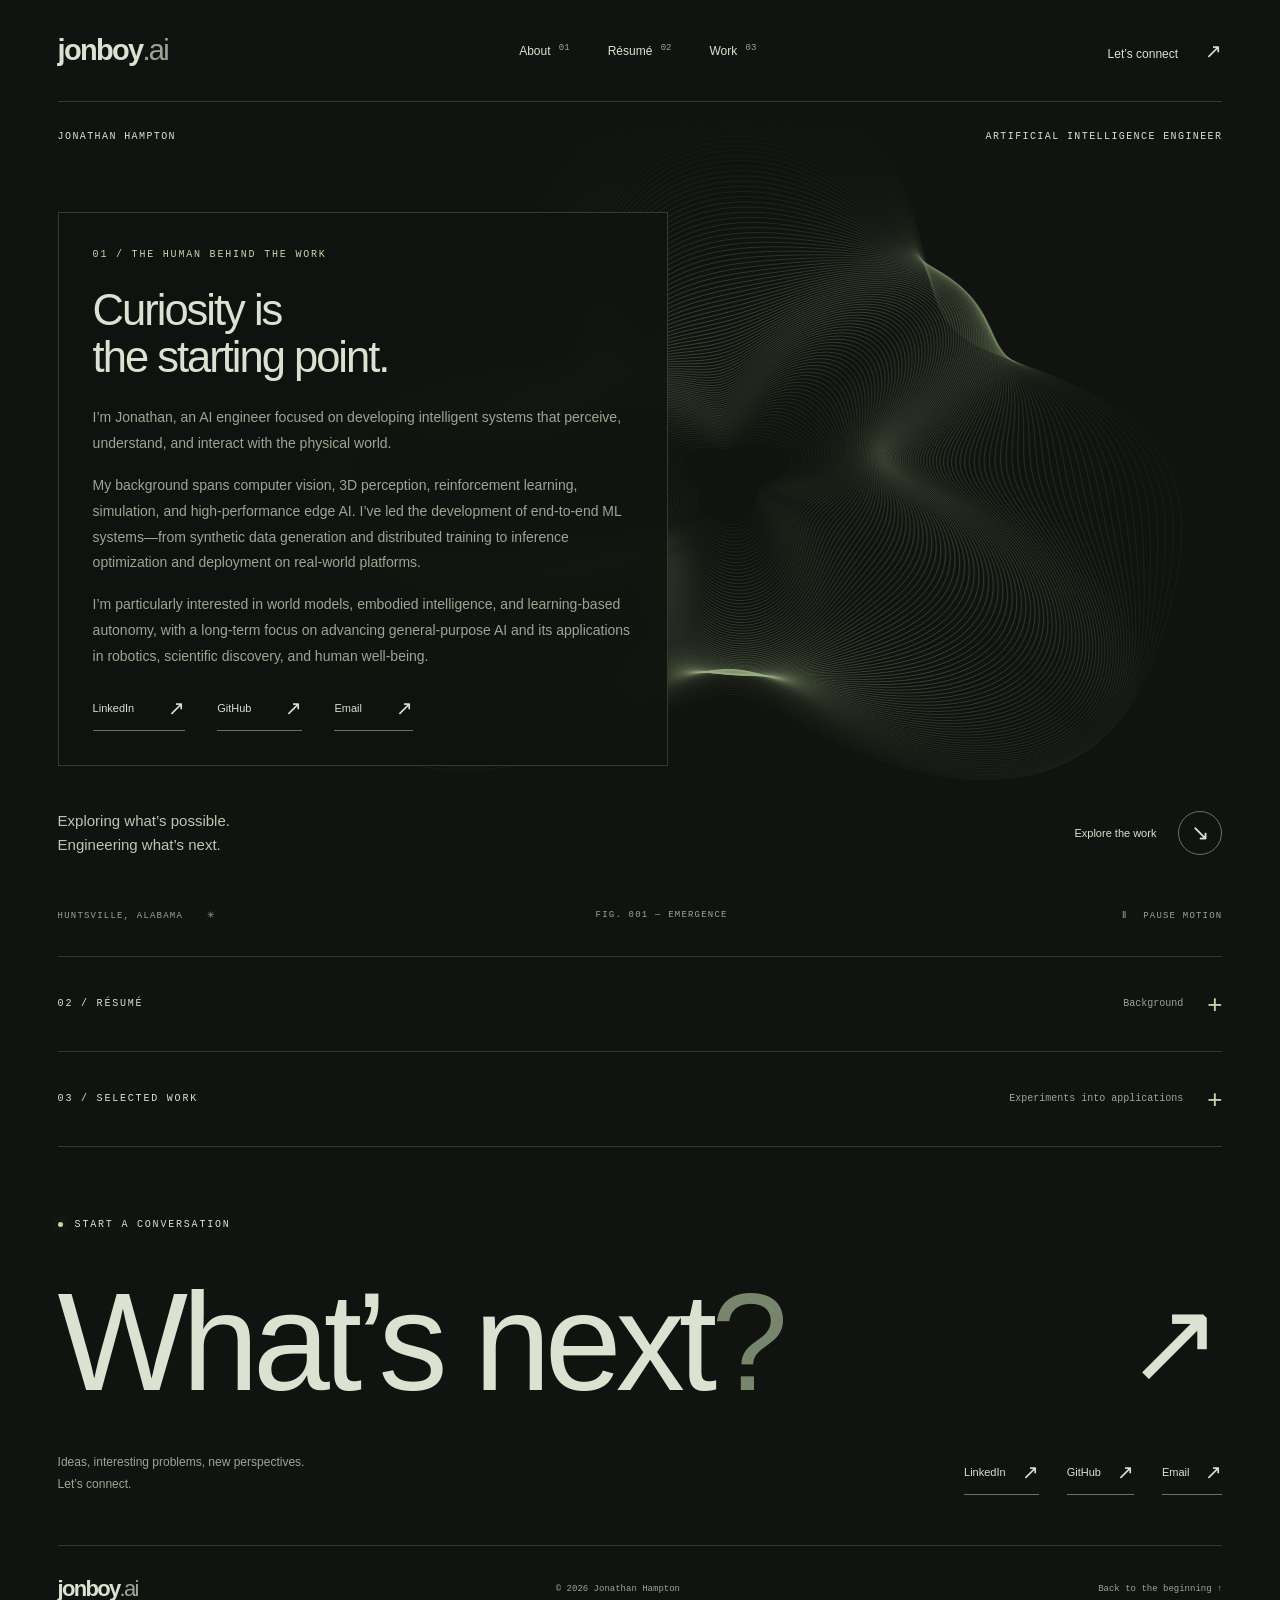
==== index.html @ 143dd4ff "Initial commit" ====
<!doctype html>
<html lang="en">
<head>
  <meta charset="utf-8">
  <meta name="viewport" content="width=device-width, initial-scale=1">
  <meta name="theme-color" content="#10130f">
  <meta name="description" content="Jonathan Hampton — artificial intelligence engineer. Selected projects in machine learning, computer vision, and simulation.">
  <title>Jonathan Hampton · jonboy.ai</title>
  <link rel="icon" href="favicon.svg" type="image/svg+xml">
  <link rel="stylesheet" href="style.css">
  <script src="art.js" defer></script>
</head>
<body>
  <a class="skip" href="#main">Skip to content</a>
  <header class="header">
    <a class="brand" href="#" aria-label="Jonboy home">j<span class="brand-orbit">o</span>nboy<span class="brand-ai">.ai</span></a>
    <nav aria-label="Main navigation"><a href="#about">About <span>01</span></a><a href="#resume">Résumé <span>02</span></a><a href="#work">Work <span>03</span></a></nav>
    <a class="header-contact" href="https://www.linkedin.com/in/hamptonjc/" target="_blank" rel="noopener noreferrer">Let’s connect <span>↗</span></a>
  </header>
  <main id="main">
    <section class="hero" aria-labelledby="hero-title">
      <div class="hero-meta"><span>Jonathan Hampton</span><span>Artificial intelligence engineer</span></div>
      <div class="hero-art" aria-hidden="true"><canvas id="field"></canvas><div class="art-vignette"></div></div>
      <article id="about" class="hero-copy bio-card" aria-labelledby="hero-title">
        <p class="eyebrow">01 / The human behind the work</p>
        <h1 id="hero-title">Curiosity is<br>the starting point.</h1>
        <p class="bio-text">I’m Jonathan, an AI engineer focused on developing intelligent systems that perceive, understand, and interact with the physical world.</p>
        <p class="bio-text">My background spans computer vision, 3D perception, reinforcement learning, simulation, and high-performance edge AI. I’ve led the development of end-to-end ML systems—from synthetic data generation and distributed training to inference optimization and deployment on real-world platforms.</p>
        <p class="bio-text">I’m particularly interested in world models, embodied intelligence, and learning-based autonomy, with a long-term focus on advancing general-purpose AI and its applications in robotics, scientific discovery, and human well-being.</p>
        <div class="bio-links">
          <a class="text-link" href="https://www.linkedin.com/in/hamptonjc/" target="_blank" rel="noopener noreferrer">LinkedIn <span aria-hidden="true">↗</span></a>
          <a class="text-link" href="https://github.com/hamptonjc" target="_blank" rel="noopener noreferrer">GitHub <span aria-hidden="true">↗</span></a>
          <a class="text-link" href="mailto:jhampton37@gatech.edu">Email <span aria-hidden="true">↗</span></a>
        </div>
      </article>
      <div class="hero-bottom"><p>Exploring what’s possible.<br>Engineering what’s next.</p><a class="round-link" href="#work"><span>Explore the work</span><span class="circle">↘</span></a></div>
      <div class="hero-foot"><span>Huntsville, Alabama <span class="location-cross">✳</span></span><span class="art-caption">Fig. 001 — Emergence</span><button id="motion" type="button" aria-pressed="false"><span class="motion-icon">Ⅱ</span> Pause motion</button></div>
    </section>
    <section id="resume" class="section resume collapsible-section" aria-labelledby="resume-summary">
      <details class="section-disclosure">
        <summary id="resume-summary"><span class="eyebrow">02 / Résumé</span><span class="disclosure-hint">Background</span><span class="disclosure-icon" aria-hidden="true">+</span></summary>
        <div class="disclosure-content">
      <div class="resume-actions"><button class="print-link" type="button" id="print">Print résumé ↗</button></div>
      <div class="resume-layout">
        <div class="resume-intro"><img class="resume-portrait" src="jonathan-hampton.jpg" alt="Jonathan Hampton in graduation regalia" width="460" height="460" loading="lazy" decoding="async"><h2 id="resume-title">The story<br>so far.</h2><p class="resume-note">From mathematical foundations to intelligent systems in the physical world.</p></div>
        <div class="timeline">
          <h3 class="timeline-label">Experience</h3>
          <article>
            <p class="eyebrow">January 2024 – Present</p>
            <h4>AI Engineer</h4><p class="resume-org">Cahaba Federal Solutions</p><p class="small-muted">Huntsville, Alabama</p>
            <ul>
              <li>Lead AI engineer on the U.S. Army SMDC’s $15M Autonomous Aimpoint Selection and Tracking (A2ST) program, developing a system-agnostic edge AI platform for real-time autonomous perception and control.</li>
              <li>Architected an end-to-end ML pipeline spanning Blender-based synthetic data generation, distributed PyTorch training with Ray and Kubernetes, and model compilation and optimization for GPU and edge accelerators.</li>
              <li>Profiled training and inference workloads with PyTorch Profiler, NVIDIA Nsight, and TensorRT to identify compute and memory bottlenecks and optimize performance on deployment hardware.</li>
              <li>Collaborated with hardware, optical, and systems engineers to integrate the platform into four fielded high-energy laser systems.</li>
              <li>Prototyped 3D shape estimation, 6-DoF pose estimation, and differentiable-rendering-based pose refinement for electro-optical imagery.</li>
            </ul>
          </article>
          <article>
            <p class="eyebrow">May 2021 – January 2024</p>
            <h4>Machine Learning Engineer</h4><p class="resume-org">Radiance Technologies</p><p class="small-muted">Huntsville, Alabama</p>
            <ul>
              <li>Developed real-time neural object detection and tracking models for the U.S. Army’s Affordable Laser Weapon Module (ALWM), outperforming traditional tracking algorithms across two successful field demonstrations.</li>
              <li>Built and optimized a multithreaded C++ inference runtime; combined architecture design, structured pruning, quantization, and runtime optimization to achieve 1,000+ FPS for FPGA deployment.</li>
              <li>Contributed to an ONNX-to-AMD/Xilinx Versal AI Engine compiler written in C++, implementing distributed Conv2D and ReLU kernels across FP32, FP16, and INT8.</li>
              <li>Designed a modular OpenGL simulation platform used across three funded programs to generate synthetic imagery for neural network training and algorithm evaluation.</li>
            </ul>
          </article>
          <h3 class="timeline-label education-label">Education</h3>
          <article>
            <p class="eyebrow">2021 – 2025</p>
            <h4>M.S. in Computer Science</h4><p class="resume-org">Georgia Institute of Technology</p><p>Specialization: Machine Learning</p>
            <p>GPA: 3.8 / 4.0</p>
            <p class="course-label">Courses</p>
            <ul class="course-list"><li>Artificial Intelligence for Robotics</li><li>Deep Learning</li><li>GPU Hardware &amp; Software</li><li>Graduate Algorithms</li><li>High Performance Computer Architecture</li><li>Machine Learning</li><li>Natural Language Processing</li><li>Operating Systems</li><li>Quantum Computing</li><li>Reinforcement Learning</li></ul>
          </article>
          <article>
            <p class="eyebrow">2014 – 2020</p>
            <h4>B.S. in Mathematics</h4><p class="resume-org">East Tennessee State University</p><p>Specialization: Computer Applied Mathematics</p>
            <p class="course-label">Courses · Math</p>
            <ul class="course-list"><li>Calculus I/II/III</li><li>Graph Theory</li><li>Numerical Linear Algebra</li><li>Abstract Algebra</li><li>Differential Equations</li><li>Mathematical Modeling</li><li>Mathematical Computing</li><li>Probability and Statistics</li><li>Mathematical Reasoning</li><li>Stochastic Modeling</li><li>Complex Variables</li></ul>
            <p class="course-label">Courses · Biology / Chemistry</p>
            <ul class="course-list"><li>Biology I/II/III</li><li>Chemistry I/II</li><li>Organic Chemistry I/II</li><li>Genetics</li><li>Cell Biology</li><li>Biochemistry of Macromolecules</li></ul>
          </article>
        </div>
      </div>
        </div>
      </details>
    </section>
    <section id="work" class="section work collapsible-section" aria-labelledby="work-summary">
      <details class="section-disclosure">
        <summary id="work-summary"><span class="eyebrow">03 / Selected work</span><span class="disclosure-hint">Experiments into applications</span><span class="disclosure-icon" aria-hidden="true">+</span></summary>
        <div class="disclosure-content">
      <div class="section-intro"><h2 id="work-title">From an idea.<br>Into the world.</h2><p>Project articles exploring how machines perceive, learn, and model complex systems.</p></div>
      <div class="projects">
        <a class="project" href="projects/litworldmodels.html"><div class="project-art world-model-art" aria-hidden="true"><svg viewBox="0 0 600 370"><defs><pattern id="wmgrid" width="30" height="30" patternUnits="userSpaceOnUse"><path d="M30 0H0V30" fill="none" stroke="#afc5a2" stroke-opacity=".08"/></pattern></defs><rect width="600" height="370" fill="url(#wmgrid)"/><g fill="#171c15" stroke="#92a880"><rect x="48" y="125" width="140" height="105" rx="3"/><rect x="230" y="125" width="140" height="105" rx="3"/><rect x="412" y="125" width="140" height="105" rx="3"/></g><g fill="none" stroke="#b8cda5"><path d="M188 177H225m-7-5 7 5-7 5M370 177H407m-7-5 7 5-7 5"/><path d="M482 230v40H118v-40" stroke-dasharray="4 6" opacity=".45"/></g><g fill="#dbe2d1" text-anchor="middle" font-family="Arial,sans-serif" font-size="20"><text x="118" y="168">Vision</text><text x="300" y="168">Memory</text><text x="482" y="168">Controller</text></g><g fill="#9da694" text-anchor="middle" font-family="monospace" font-size="10"><text x="118" y="199">VAE · z</text><text x="300" y="199">MDN-RNN · h</text><text x="482" y="199">CMA-ES · a</text><text x="300" y="98">LEARNING A COMPACT WORLD MODEL</text></g></svg><span class="art-label">01 / World models</span><span class="project-arrow">↗</span></div><div class="project-info"><div><h3>Lit World Models</h3><p>Reimplementing World Models in PyTorch Lightning.</p></div><span class="year">2022</span></div><span class="article-cta">Read article <span aria-hidden="true">↗</span></span><div class="tags"><span>PyTorch Lightning</span><span>World models</span><span>Reinforcement learning</span></div></a>
        <a class="project" href="projects/reading-the-road.html"><div class="project-art road" aria-hidden="true"><svg viewBox="0 0 600 370"><defs><pattern id="grid" width="30" height="30" patternUnits="userSpaceOnUse"><path d="M30 0H0V30" fill="none" stroke="#afc5a2" stroke-opacity=".12"/></pattern><linearGradient id="roadFade" x2="0" y2="1"><stop stop-color="#bac9aa" stop-opacity=".05"/><stop offset="1" stop-color="#bac9aa" stop-opacity=".8"/></linearGradient></defs><rect width="600" height="370" fill="url(#grid)"/><path d="M100 370L284 100M500 370L316 100" stroke="#acb99d" stroke-width="2" fill="none"/><path d="M180 370L292 100M420 370L308 100" stroke="#ccddba" stroke-width="2" stroke-dasharray="14 18" fill="none"/><path d="M100 370L284 100H316L500 370Z" fill="url(#roadFade)" opacity=".12"/><path d="M256 160H344V225H256Z" stroke="#c5d6af" stroke-width="1" fill="none"/><path d="M244 148h12m-12 0v12m112-12h-12m12 0v12m-112 77h12m-12 0v-12m112 12h-12m12 0v-12" stroke="#c5d6af" fill="none"/><circle cx="300" cy="192" r="3" fill="#c5d6af"/><path d="M0 282H600" stroke="#a7b49a" opacity=".18"/></svg><span class="art-label">02 / Computer vision</span><span class="project-arrow">↗</span></div><div class="project-info"><div><h3>Reading The Road</h3><p>Lane detection with C++ and OpenCV.</p></div><span class="year">2020</span></div><span class="article-cta">Read article <span aria-hidden="true">↗</span></span><div class="tags"><span>C++</span><span>OpenCV</span><span>Computer vision</span></div></a>
      </div>
        </div>
      </details>
    </section>
    <section class="contact section" aria-labelledby="contact-title"><p class="eyebrow"><i class="status-dot"></i> Start a conversation</p><div class="contact-row"><h2 id="contact-title">What’s next<span>?</span></h2><a href="https://www.linkedin.com/in/hamptonjc/" target="_blank" rel="noopener noreferrer" class="contact-arrow" aria-label="Connect with Jonathan on LinkedIn">↗</a></div><div class="contact-bottom"><p>Ideas, interesting problems, new perspectives.<br>Let’s connect.</p><div class="contact-links"><a class="text-link" href="https://www.linkedin.com/in/hamptonjc/" target="_blank" rel="noopener noreferrer">LinkedIn <span aria-hidden="true">↗</span></a><a class="text-link" href="https://github.com/hamptonjc" target="_blank" rel="noopener noreferrer">GitHub <span aria-hidden="true">↗</span></a><a class="text-link" href="mailto:jhampton37@gatech.edu">Email <span aria-hidden="true">↗</span></a></div></div></section>
  </main>
  <footer><a class="brand" href="#">jonboy<span class="brand-ai">.ai</span></a><span>© <span id="year">2026</span> Jonathan Hampton</span><a href="#">Back to the beginning ↑</a></footer>
</body>
</html>
---- style.css ----
:root{--bg:#10130f;--fg:#dbe2d1;--muted:#9da694;--line:#333b2f;--accent:#c5d6aa;--mono:'SFMono-Regular',Consolas,'Liberation Mono',monospace}*{box-sizing:border-box}html{scroll-behavior:smooth;scroll-padding-top:90px}body{margin:0;background:var(--bg);color:var(--fg);font-family:Arial,Helvetica,sans-serif;-webkit-font-smoothing:antialiased}a{color:inherit;text-decoration:none}button{font:inherit;color:inherit;cursor:pointer}a,button,summary{-webkit-tap-highlight-color:transparent}a:focus-visible,button:focus-visible,summary:focus-visible{outline:2px solid var(--accent);outline-offset:7px}::selection{background:var(--accent);color:var(--bg)}.header{height:102px;margin:0 4.5%;display:flex;align-items:center;justify-content:space-between;border-bottom:1px solid var(--line);position:relative;z-index:3}.brand{font-size:29px;font-weight:600;letter-spacing:-1.7px}.brand-ai{font-weight:400;color:var(--muted)}.brand-orbit{display:inline-block}.header nav{display:flex;gap:38px;font-size:12px}.header nav a{padding:10px 0}.header nav span{font:9px var(--mono);color:var(--muted);vertical-align:super;margin-left:5px}.header-contact{font-size:12px}.header-contact span{margin-left:24px;font-size:20px}.hero{min-height:840px;height:auto;max-height:none;position:relative;overflow:hidden;margin:0 4.5%;border-bottom:1px solid var(--line)}.hero-meta{position:absolute;top:29px;left:0;right:0;z-index:2;display:flex;justify-content:space-between;text-transform:uppercase;letter-spacing:1.4px;font:10px var(--mono)}.hero-meta>span:first-child{display:flex;gap:11px;align-items:center}.status-dot{display:inline-block;width:5px;height:5px;background:var(--accent);border-radius:50%;box-shadow:0 0 12px #c5d6aa50;flex-shrink:0}.hero-art{position:absolute;inset:0 0 0 0;overflow:hidden}.hero-art canvas{width:100%;height:100%;opacity:.85}.art-vignette{position:absolute;inset:0;background:linear-gradient(0deg,var(--bg) 0%,transparent 32%,transparent 75%,var(--bg) 99%);pointer-events:none}.hero-copy{position:relative;width:min(610px,60%);margin:110px 0 190px;z-index:1}.bio-card{padding:34px;border:1px solid var(--line);background:rgba(16,19,15,.9);backdrop-filter:blur(12px);scroll-margin-top:120px}.bio-card h1{font-size:clamp(34px,3.4vw,48px);font-weight:400;line-height:1.08;letter-spacing:-2px;margin:24px 0}.bio-text{font-size:14px;line-height:1.85;color:var(--muted);margin:0 0 16px}.bio-card .text-link{margin-top:4px}.bio-links{display:flex;align-items:center;gap:32px;flex-wrap:wrap}.eyebrow{font:10px/1.6 var(--mono);text-transform:uppercase;letter-spacing:1.8px;margin:0}.hero-copy>.eyebrow{margin-bottom:12px;color:var(--accent)}h1{margin:0;line-height:1}.hero-bottom{position:absolute;left:0;right:0;bottom:100px;z-index:1;display:flex;justify-content:space-between;align-items:center}.hero-bottom p{font-size:15px;line-height:1.55;margin:0;color:#bdc6b1}.round-link{display:flex;align-items:center;gap:22px;font-size:11px}.circle{width:44px;height:44px;border:1px solid #69745d;border-radius:50%;display:grid;place-items:center;font-size:22px;transition:background .2s,color .2s}.round-link:hover .circle{background:var(--accent);color:var(--bg)}.hero-foot{position:absolute;bottom:25px;left:0;right:0;display:flex;justify-content:space-between;align-items:center;color:var(--muted);font:9px var(--mono);text-transform:uppercase;letter-spacing:1.2px}.location-cross{margin-left:17px}.hero-foot button{background:none;border:0;padding:10px 0;font:9px var(--mono);text-transform:uppercase;letter-spacing:1.2px;min-width:115px;text-align:right}.motion-icon{margin-right:9px}.section{margin:0 4.5%;padding:84px 0;border-bottom:1px solid var(--line);scroll-margin-top:0}.section-top{display:flex;justify-content:space-between;align-items:center;margin-bottom:48px}.small-muted{font:10px/1.6 var(--mono);color:var(--muted)}.section-intro{display:flex;justify-content:space-between;align-items:end;margin-bottom:45px}h2{font-size:clamp(35px,4.1vw,64px);font-weight:400;line-height:1.08;letter-spacing:-2.6px;margin:0}.section-intro>p{font-size:14px;line-height:1.8;max-width:295px;color:var(--muted);margin:0 0 5px}.projects{display:grid;grid-template-columns:1fr 1fr;gap:28px}.project{min-width:0}.project-art{height:auto;aspect-ratio:1.62;position:relative;overflow:hidden;background:#171c15;border:1px solid #30392b}.project-art>svg{width:100%;height:100%;display:block;transition:transform .7s}.project:hover .project-art>svg{transform:scale(1.045)}.network{background:#1d211a}.art-label{position:absolute;bottom:19px;left:20px;font:9px var(--mono);text-transform:uppercase;letter-spacing:1.2px;color:#bdc9b0}.project-arrow{position:absolute;top:16px;right:20px;font-size:23px;transition:transform .2s}.project:hover .project-arrow{transform:translate(3px,-3px)}.project-info{display:flex;justify-content:space-between;margin-top:23px}.project h3{font-size:22px;font-weight:400;letter-spacing:-.6px;margin:0 0 9px}.project p{color:var(--muted);font-size:12px;margin:0;line-height:1.5}.year{font:10px var(--mono);color:var(--muted);padding-top:4px}.tags{display:flex;gap:6px;margin-top:19px;flex-wrap:wrap}.tags span{font:9px var(--mono);border:1px solid var(--line);border-radius:2px;padding:5px 8px;color:#a6b09c}.research{margin-top:40px;border-top:1px solid var(--line);border-bottom:1px solid var(--line)}.research summary{display:flex;align-items:center;gap:25px;padding:24px 0;cursor:pointer;list-style:none}.research summary::-webkit-details-marker{display:none}.research-number{font:10px var(--mono);color:var(--muted)}.research strong{display:block;font-size:17px;font-weight:400;margin-bottom:7px}.research summary>span:nth-child(2)>span{color:var(--muted);font:10px var(--mono)}.expand{margin-left:auto;font-size:24px;font-weight:200}.research[open] .expand{transform:rotate(45deg)}.research>p{font-size:14px;line-height:1.8;color:var(--muted);max-width:600px;margin:0 0 25px 43px}.work-source{font:9px/1.7 var(--mono);color:var(--muted);margin:20px 0 0}.work-source a{border-bottom:1px solid var(--line)}.text-link{display:inline-flex;align-items:center;gap:34px;border-bottom:1px solid #69745d;padding:6px 0 10px;font-size:11px}.text-link:hover{color:var(--accent)}.text-link span{font-size:20px}.resume-layout{display:grid;grid-template-columns:1fr 1fr;gap:80px}.resume-note{font-size:12px;line-height:1.9;color:var(--muted);margin-top:30px}.resume-note a{border-bottom:1px solid var(--line)}.print-link{padding:5px 0;background:none;border:0;font:10px var(--mono)}.timeline article{padding:0 0 25px;margin-bottom:26px;border-bottom:1px solid var(--line)}.timeline article:last-child{margin:0;border:0;padding:0}.timeline .eyebrow{color:var(--muted);margin-bottom:15px;font-size:9px}.timeline h3{font-weight:400;font-size:20px;letter-spacing:-.5px;margin:0 0 10px}.timeline p:not(.eyebrow){font-size:12px;line-height:1.6;color:var(--muted);margin:0 0 6px}.contact{padding-top:70px;padding-bottom:50px}.contact>.eyebrow{display:flex;align-items:center;gap:12px}.contact-row{display:flex;justify-content:space-between;align-items:center;margin:35px 0}.contact h2{font-size:clamp(58px,10.8vw,160px);letter-spacing:-6px}.contact h2 span{color:#77856c}.contact-arrow{font-size:clamp(60px,9vw,130px);line-height:1;transition:transform .3s}.contact-arrow:hover{transform:translate(8px,-8px);color:var(--accent)}.contact-bottom{display:flex;justify-content:space-between;align-items:end}.contact-bottom p{font-size:12px;line-height:1.8;color:var(--muted);margin:0}footer{margin:0 4.5%;padding:30px 0;display:flex;justify-content:space-between;align-items:center}footer .brand{font-size:22px}footer>span,footer>a:last-child{font:9px var(--mono);color:var(--muted)}.skip{position:fixed;top:-100px;left:20px;padding:15px;background:var(--accent);color:var(--bg);z-index:9}.skip:focus{top:15px}.sr-only{position:absolute;width:1px;height:1px;overflow:hidden;clip:rect(0,0,0,0);white-space:nowrap}
@media(min-width:1500px){.header,.hero,.section,footer{max-width:1450px;margin-left:auto;margin-right:auto}}
@media(max-width:760px){.header{height:80px;margin:0 6%}.brand{font-size:26px}.header nav{gap:18px}.header nav a{font-size:10px}.header nav span{display:none}.header-contact{display:none}.hero{margin:0 6%;height:auto;min-height:0;max-height:none}.hero-meta{top:24px;display:block;font-size:9px}.hero-meta>span:last-child{display:block;margin-top:14px;padding-left:16px;font-size:8px;color:var(--muted)}.hero-art{inset:30px -160px 30px -160px}.hero-copy{position:relative;top:auto;transform:none;width:100%;margin:180px 0 0}.bio-card{padding:25px}.bio-card h1{font-size:36px;letter-spacing:-1.8px;margin:22px 0}.bio-text{font-size:13px;line-height:1.8}.hero-copy>.eyebrow{font-size:8px;letter-spacing:1.1px;margin-bottom:15px}.hero-bottom{position:relative;bottom:auto;margin:30px 0 95px;gap:15px}.hero-bottom p{font-size:12px}.round-link{gap:10px;font-size:9px}.circle{width:35px;height:35px;font-size:18px}.hero-foot{font-size:8px;letter-spacing:.4px;bottom:20px}.hero-foot .art-caption{display:none}.hero-foot button{font-size:8px;letter-spacing:.4px}.section{margin:0 6%;padding:55px 0}.section-top{margin-bottom:32px}.eyebrow{font-size:9px;letter-spacing:1.1px}.section-top>.small-muted{display:none}.section-intro{display:block;margin-bottom:30px}h2{font-size:39px;letter-spacing:-1.8px}.section-intro>p{margin-top:23px;font-size:13px;max-width:320px}.projects{grid-template-columns:1fr;gap:37px}.project-info{margin-top:18px}.project h3{font-size:21px}.project-art{aspect-ratio:1.5}.research summary{gap:18px}.research strong{font-size:15px}.research summary>span:nth-child(2)>span{font-size:8px}.research>p{margin-left:32px}.resume-layout{grid-template-columns:1fr;gap:35px}.resume-note{margin-top:20px}.timeline h3{font-size:18px}.contact-row{margin:30px 0}.contact h2{font-size:16vw;letter-spacing:-3px}.contact-arrow{font-size:60px}.contact-bottom{align-items:start;flex-direction:column;gap:20px}footer{margin:0 6%;flex-wrap:wrap;gap:22px}footer>.brand{width:100%}footer>span,footer>a:last-child{font-size:8px}}
@media(prefers-reduced-motion:reduce){html{scroll-behavior:auto}*,*::before,*::after{transition:none!important;animation:none!important}}
@media print{body{background:white;color:#151515;font-size:11pt}.header,.hero,.work,.about,.contact,footer,.print-link,.resume-note{display:none!important}.section.resume{margin:0;padding:0;border:0}.resume .section-top{margin-bottom:20px}.resume .section-top::after{content:'Jonathan Hampton · jonboy.ai · linkedin.com/in/hamptonjc';font-size:10pt}.resume-layout{display:block}.resume h2{font-size:26pt;margin-bottom:25px}.resume h2 br{display:none}.timeline article{break-inside:avoid}.timeline p,.timeline .eyebrow,.small-muted{color:#444!important}.timeline h3{font-size:15pt}a{text-decoration:none}}

/* Full experience and academic history. */
.resume-layout{grid-template-columns:minmax(220px,.75fr) minmax(0,1.25fr);gap:70px}.resume-note{max-width:260px}.resume-profile{margin-top:16px}.timeline .timeline-label{font:10px/1.6 var(--mono);text-transform:uppercase;letter-spacing:1.8px;color:var(--accent);margin:0 0 30px}.timeline .education-label{margin-top:48px}.timeline h4{font-weight:400;font-size:23px;line-height:1.25;letter-spacing:-.6px;margin:0 0 10px}.timeline .resume-org{font-size:14px;color:var(--fg);margin-bottom:8px}.timeline ul{padding-left:17px;margin:20px 0 0;color:var(--muted);font-size:13px;line-height:1.8}.timeline li{padding-left:4px;margin-bottom:12px}.timeline li:last-child{margin-bottom:0}.timeline li::marker{color:#69745d}.timeline article{padding-bottom:30px;margin-bottom:30px}
@media(max-width:760px){.resume-layout{grid-template-columns:1fr;gap:40px}.timeline h4{font-size:21px}.timeline .education-label{margin-top:38px}.timeline ul{font-size:12px}.resume-profile{margin-top:8px}}
@media print{.resume-layout{display:block}.resume-profile{display:none}.timeline .timeline-label{color:#333;margin-top:20px;margin-bottom:16px}.timeline h4{font-size:14pt}.timeline ul{font-size:9pt;line-height:1.5;color:#444}.timeline .resume-org{color:#222;font-size:11pt}.timeline article{padding-bottom:14px;margin-bottom:18px}.timeline li{margin-bottom:6px}}

.timeline .course-label{font:9px/1.6 var(--mono);text-transform:uppercase;letter-spacing:1.2px;color:var(--accent);margin-top:22px}.timeline .course-list{columns:2;column-gap:30px;margin-top:12px}.course-list li{break-inside:avoid}@media(max-width:760px){.timeline .course-list{columns:1}}

.contact-links{display:flex;align-items:center;justify-content:flex-end;gap:28px;flex-wrap:wrap}.contact-links .text-link{gap:16px}@media(max-width:760px){.contact-links{justify-content:flex-start;gap:20px 28px}}

.timeline .course-list + .course-label{margin-top:40px}

.resume-portrait{display:block;width:230px;max-width:100%;height:auto;aspect-ratio:1;object-fit:cover;border:1px solid var(--line);margin-bottom:32px}@media(max-width:760px){.resume-portrait{width:200px;margin-bottom:26px}}@media print{.resume-portrait{display:none}}

@media screen and (min-width:761px) and (min-height:560px){.resume-intro{position:sticky;top:32px;align-self:start}}

.collapsible-section{padding-top:0;padding-bottom:0}.section-disclosure>summary{display:flex;align-items:center;gap:24px;list-style:none;cursor:pointer;padding:34px 0}.section-disclosure>summary::-webkit-details-marker{display:none}.disclosure-hint{margin-left:auto;font:10px/1.6 var(--mono);color:var(--muted)}.disclosure-icon{font-size:26px;line-height:1;font-weight:300;color:var(--accent);transition:transform .2s}.section-disclosure[open]>summary .disclosure-icon{transform:rotate(45deg)}.disclosure-content{padding:24px 0 84px}.resume-actions{display:flex;justify-content:flex-end;margin-bottom:28px}@media(max-width:760px){.collapsible-section{padding-top:0;padding-bottom:0}.section-disclosure>summary{padding:27px 0}.disclosure-hint{display:none}.disclosure-icon{margin-left:auto}.disclosure-content{padding:10px 0 55px}}@media print{.resume .section-disclosure>summary{padding:0 0 20px;cursor:default}.disclosure-icon,.disclosure-hint,.resume-actions{display:none}.disclosure-content{padding:0}}

.article-cta{display:inline-flex;gap:18px;margin-top:17px;font:10px var(--mono);color:var(--accent)}.project-article-row{display:flex;align-items:center;gap:25px;padding:25px 0}.project-article-row strong{font-size:17px;font-weight:400;display:block;margin-bottom:8px}.row-read{margin-left:auto;font:10px var(--mono);color:var(--accent)}.project-article-row:hover strong{color:var(--accent)}.project-article{margin:0 4.5%;padding:40px 0 65px;border-bottom:1px solid var(--line)}.article-back{font:10px var(--mono);color:var(--muted);display:inline-block;padding:10px 0}.article-back:hover{color:var(--accent)}.article-heading{max-width:960px;padding:65px 0 45px}.article-heading>.eyebrow{color:var(--accent)}.article-heading h1{font-size:clamp(48px,7vw,96px);font-weight:400;line-height:1.04;letter-spacing:-4px;margin:28px 0}.article-deck{font-size:clamp(18px,2vw,25px);line-height:1.6;color:var(--muted);margin:0 0 32px}.article-byline{display:flex;gap:26px;flex-wrap:wrap;font:10px/1.6 var(--mono);color:var(--fg)}.article-byline span{color:var(--muted)}.article-layout{display:grid;grid-template-columns:minmax(180px,1fr) minmax(0,2fr);gap:80px;padding-top:50px;border-top:1px solid var(--line)}.article-aside{align-self:start;position:sticky;top:32px}.article-aside ol{padding-left:16px;margin:25px 0;color:var(--muted);font:10px/1.8 var(--mono)}.article-aside li{padding-left:5px;margin:0 0 12px}.article-body{max-width:700px}.article-section{margin-bottom:48px}.article-section h2{font-size:30px;letter-spacing:-1px;line-height:1.25;margin:0 0 20px}.article-section p{font-size:16px;line-height:1.9;color:#b8c2ae;margin:0}.article-next{display:flex;align-items:center;justify-content:space-between;gap:24px;flex-wrap:wrap;padding-top:45px;border-top:1px solid var(--line)}@media(min-width:1500px){.project-article{max-width:1450px;margin-left:auto;margin-right:auto}}@media(max-width:760px){.project-article{margin:0 6%;padding-top:25px}.article-heading{padding:40px 0 35px}.article-heading h1{font-size:48px;letter-spacing:-2px}.article-layout{grid-template-columns:1fr;gap:0;padding-top:35px}.article-aside{display:none}.article-section h2{font-size:26px}.article-section p{font-size:14px}.project-article-row{gap:16px;flex-wrap:wrap}.row-read{margin-left:32px}.article-next{align-items:flex-start;flex-direction:column}.article-next .text-link{font-size:10px}}@media print{.article-page .header,.article-page footer,.article-back,.article-aside,.article-next{display:none}.project-article{margin:0;border:0}.article-layout{display:block}.article-heading{padding:20px 0}.article-section{break-inside:avoid}.article-section p,.article-deck{color:#333}}

.article-repo{margin-top:25px}.article-demo{margin:0 0 45px;max-width:960px}.article-demo video{display:block;width:100%;max-height:600px;height:auto;background:#090c08;border:1px solid var(--line)}.article-demo figcaption{font:10px/1.7 var(--mono);color:var(--muted);margin-top:12px}.article-body p a{border-bottom:1px solid var(--line);padding-bottom:2px}.article-body p a:hover{color:var(--accent)}

.article-section>.article-demo{margin:28px 0 0}.article-body .snippet-note{font-size:13px;line-height:1.8;color:var(--muted);margin:22px 0 14px}.article-code{margin:0 0 28px;border:1px solid var(--line);background:#0b0e0a;min-width:0}.article-code figcaption{display:flex;justify-content:space-between;align-items:center;gap:12px;flex-wrap:wrap;padding:13px 18px;border-bottom:1px solid var(--line);font:9px/1.6 var(--mono);color:var(--muted)}.article-code figcaption a{color:var(--accent)}.article-code pre{margin:0;padding:22px;overflow-x:auto;max-width:100%;tab-size:4;font:12px/1.8 var(--mono);color:#dbe2d1;white-space:pre}.article-code code{font:inherit}.article-code pre:focus-visible{outline:2px solid var(--accent);outline-offset:3px}.code-keyword{color:#cedbb0}.code-string{color:#adca9a}.code-number{color:#d6c69d}.code-comment{color:#84917b}.article-body{min-width:0}@media(max-width:760px){.article-code pre{padding:16px;font-size:11px}.article-code figcaption{padding:12px 16px}}@media print{.article-code{background:white;break-inside:avoid}.article-code pre{white-space:pre-wrap;overflow:visible;color:#222}.article-code span{color:#333}}

.article-section>p + .article-code{margin-top:22px}

.video-article .article-heading{position:relative;isolation:isolate}.article-hero-background{position:absolute;z-index:-1;pointer-events:none;top:-240px;bottom:0;left:-4.5vw;width:100vw;overflow:hidden;background:var(--bg)}.article-hero-background video{position:absolute;width:100%;height:100%;object-fit:cover;filter:blur(12px) saturate(.65);transform:scale(1.12);opacity:.72}.article-hero-background::after{content:'';position:absolute;inset:0;background:linear-gradient(180deg,rgba(16,19,15,.55),rgba(16,19,15,.72) 50%,var(--bg) 100%)}.video-article .article-back{position:relative;z-index:1}.video-article .article-heading h1{text-shadow:0 2px 25px #10130f80}.code-type{color:#a7c5bc}.code-function{color:#d8d3a1}.code-constant{color:#b9c3da}.article-code .code-keyword{color:#ccdca4}.article-code .code-number{color:#d9bc94}.article-code .code-string{color:#aac79e}.article-code .code-comment{color:#83917a}@media(min-width:1500px){.article-hero-background{left:calc((1450px - 100vw)/2)}}@media(max-width:760px){.article-hero-background{left:-6vw}.article-hero-background video{filter:blur(8px) saturate(.65)}}@media(prefers-reduced-motion:reduce){.article-hero-background video{visibility:hidden}.article-hero-background{background-image:var(--article-hero-poster,url('lane-detection-poster.jpg'));background-size:cover;background-position:center}.article-hero-background::after{backdrop-filter:blur(12px);background:linear-gradient(180deg,#10130fa0,#10130fd0 50%,var(--bg))}}@media print{.article-hero-background{display:none}}

.video-article{overflow-x:clip}

.lit-article{--article-hero-poster:url('litworldmodels-poster.jpg')}

.architecture-figure{margin:28px 0 30px;border:1px solid var(--line);background:#0c100b}.architecture-scroll{overflow-x:auto}.architecture-scroll img{display:block;width:100%;height:auto;min-width:560px}.architecture-scroll:focus-visible{outline:2px solid var(--accent);outline-offset:3px}.architecture-figure figcaption{padding:15px 20px;border-top:1px solid var(--line);font:10px/1.8 var(--mono);color:var(--muted)}@media(max-width:760px){.architecture-figure figcaption{padding:12px 16px}}@media print{.architecture-scroll img{min-width:0}.architecture-figure{break-inside:avoid}}
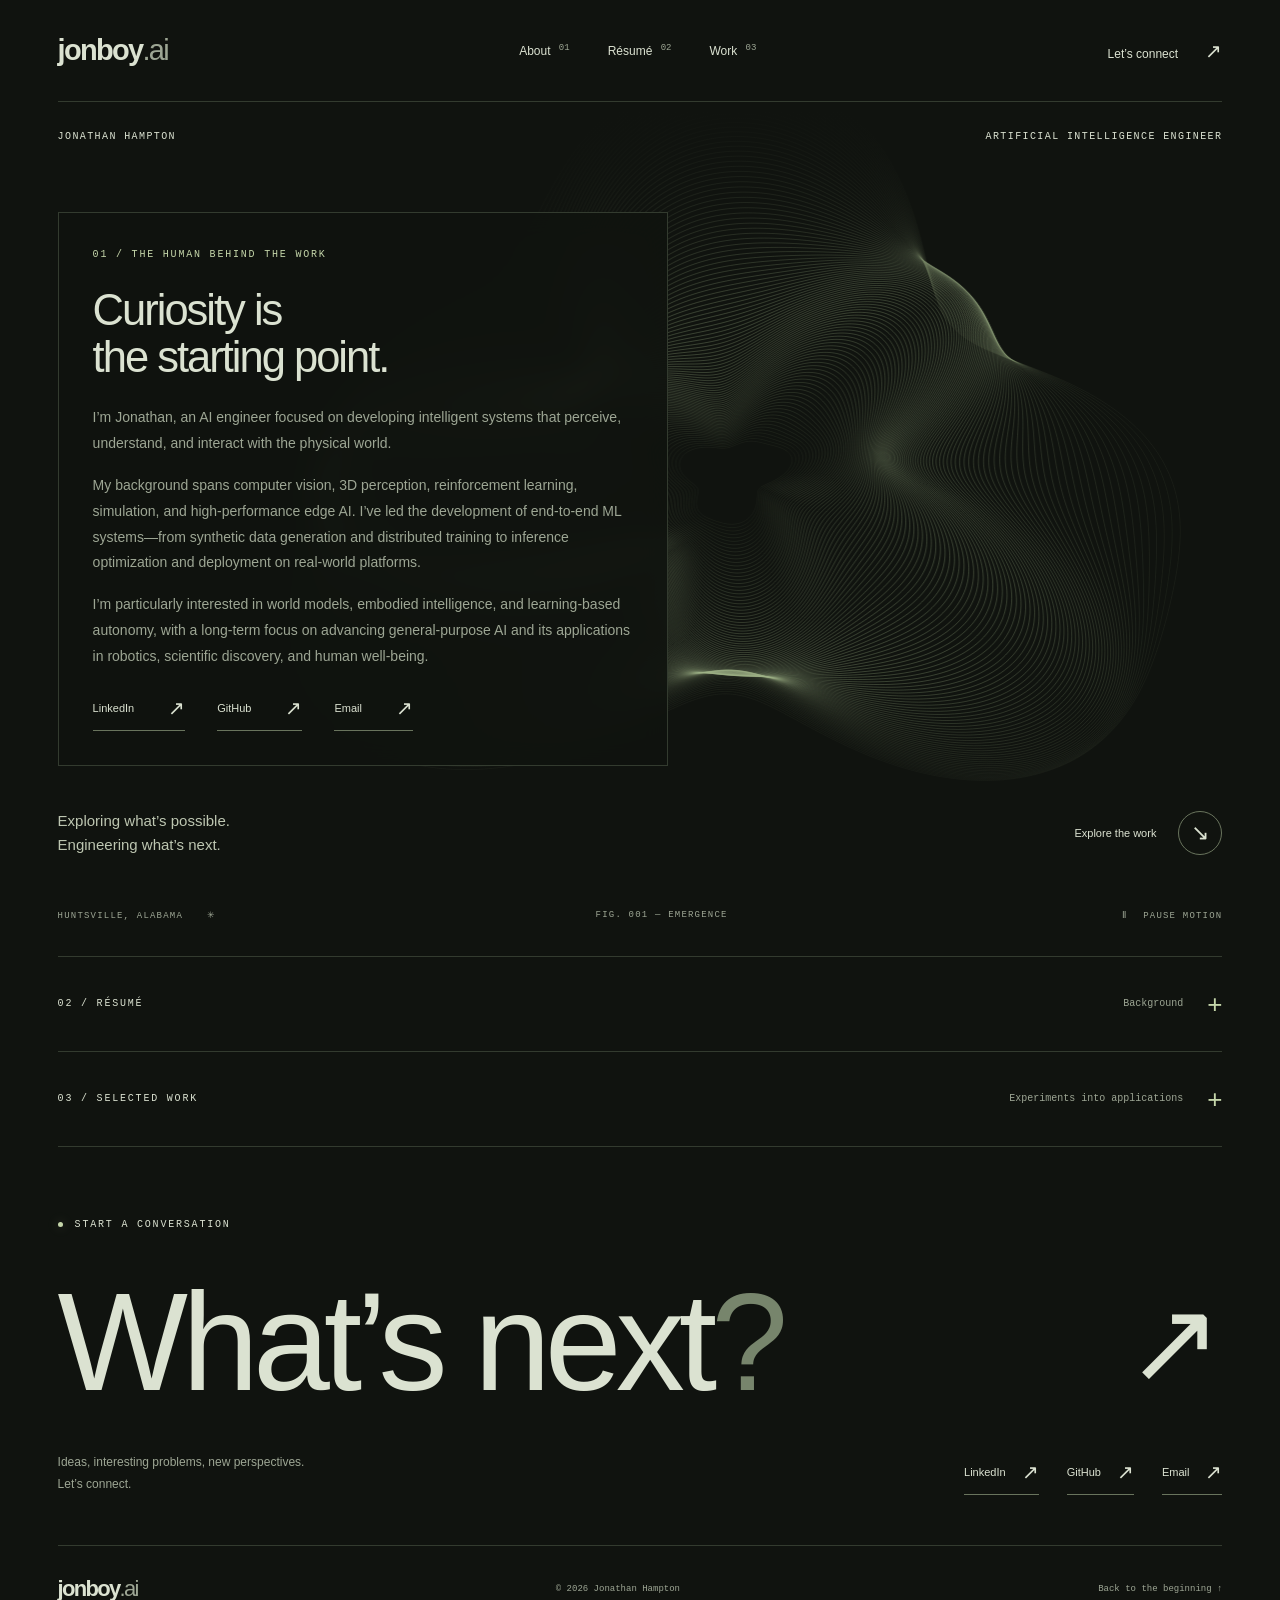
==== commit 495fdda5: "organize assets" ====
--- a/index.html
+++ b/index.html
@@ -6,7 +6,7 @@
   <meta name="theme-color" content="#10130f">
   <meta name="description" content="Jonathan Hampton — artificial intelligence engineer. Selected projects in machine learning, computer vision, and simulation.">
   <title>Jonathan Hampton · jonboy.ai</title>
-  <link rel="icon" href="favicon.svg" type="image/svg+xml">
+  <link rel="icon" href="assets/favicon.svg" type="image/svg+xml">
   <link rel="stylesheet" href="style.css">
   <script src="art.js" defer></script>
 </head>
@@ -42,7 +42,7 @@
         <div class="disclosure-content">
       <div class="resume-actions"><button class="print-link" type="button" id="print">Print résumé ↗</button></div>
       <div class="resume-layout">
-        <div class="resume-intro"><img class="resume-portrait" src="jonathan-hampton.jpg" alt="Jonathan Hampton in graduation regalia" width="460" height="460" loading="lazy" decoding="async"><h2 id="resume-title">The story<br>so far.</h2><p class="resume-note">From mathematical foundations to intelligent systems in the physical world.</p></div>
+        <div class="resume-intro"><img class="resume-portrait" src="assets/jonathan-hampton.jpg" alt="Jonathan Hampton in graduation regalia" width="460" height="460" loading="lazy" decoding="async"><h2 id="resume-title">The story<br>so far.</h2><p class="resume-note">From mathematical foundations to intelligent systems in the physical world.</p></div>
         <div class="timeline">
           <h3 class="timeline-label">Experience</h3>
           <article>
@@ -93,8 +93,8 @@
         <div class="disclosure-content">
       <div class="section-intro"><h2 id="work-title">From an idea.<br>Into the world.</h2><p>Project articles exploring how machines perceive, learn, and model complex systems.</p></div>
       <div class="projects">
-        <a class="project" href="projects/litworldmodels.html"><div class="project-art world-model-art" aria-hidden="true"><svg viewBox="0 0 600 370"><defs><pattern id="wmgrid" width="30" height="30" patternUnits="userSpaceOnUse"><path d="M30 0H0V30" fill="none" stroke="#afc5a2" stroke-opacity=".08"/></pattern></defs><rect width="600" height="370" fill="url(#wmgrid)"/><g fill="#171c15" stroke="#92a880"><rect x="48" y="125" width="140" height="105" rx="3"/><rect x="230" y="125" width="140" height="105" rx="3"/><rect x="412" y="125" width="140" height="105" rx="3"/></g><g fill="none" stroke="#b8cda5"><path d="M188 177H225m-7-5 7 5-7 5M370 177H407m-7-5 7 5-7 5"/><path d="M482 230v40H118v-40" stroke-dasharray="4 6" opacity=".45"/></g><g fill="#dbe2d1" text-anchor="middle" font-family="Arial,sans-serif" font-size="20"><text x="118" y="168">Vision</text><text x="300" y="168">Memory</text><text x="482" y="168">Controller</text></g><g fill="#9da694" text-anchor="middle" font-family="monospace" font-size="10"><text x="118" y="199">VAE · z</text><text x="300" y="199">MDN-RNN · h</text><text x="482" y="199">CMA-ES · a</text><text x="300" y="98">LEARNING A COMPACT WORLD MODEL</text></g></svg><span class="art-label">01 / World models</span><span class="project-arrow">↗</span></div><div class="project-info"><div><h3>Lit World Models</h3><p>Reimplementing World Models in PyTorch Lightning.</p></div><span class="year">2022</span></div><span class="article-cta">Read article <span aria-hidden="true">↗</span></span><div class="tags"><span>PyTorch Lightning</span><span>World models</span><span>Reinforcement learning</span></div></a>
-        <a class="project" href="projects/reading-the-road.html"><div class="project-art road" aria-hidden="true"><svg viewBox="0 0 600 370"><defs><pattern id="grid" width="30" height="30" patternUnits="userSpaceOnUse"><path d="M30 0H0V30" fill="none" stroke="#afc5a2" stroke-opacity=".12"/></pattern><linearGradient id="roadFade" x2="0" y2="1"><stop stop-color="#bac9aa" stop-opacity=".05"/><stop offset="1" stop-color="#bac9aa" stop-opacity=".8"/></linearGradient></defs><rect width="600" height="370" fill="url(#grid)"/><path d="M100 370L284 100M500 370L316 100" stroke="#acb99d" stroke-width="2" fill="none"/><path d="M180 370L292 100M420 370L308 100" stroke="#ccddba" stroke-width="2" stroke-dasharray="14 18" fill="none"/><path d="M100 370L284 100H316L500 370Z" fill="url(#roadFade)" opacity=".12"/><path d="M256 160H344V225H256Z" stroke="#c5d6af" stroke-width="1" fill="none"/><path d="M244 148h12m-12 0v12m112-12h-12m12 0v12m-112 77h12m-12 0v-12m112 12h-12m12 0v-12" stroke="#c5d6af" fill="none"/><circle cx="300" cy="192" r="3" fill="#c5d6af"/><path d="M0 282H600" stroke="#a7b49a" opacity=".18"/></svg><span class="art-label">02 / Computer vision</span><span class="project-arrow">↗</span></div><div class="project-info"><div><h3>Reading The Road</h3><p>Lane detection with C++ and OpenCV.</p></div><span class="year">2020</span></div><span class="article-cta">Read article <span aria-hidden="true">↗</span></span><div class="tags"><span>C++</span><span>OpenCV</span><span>Computer vision</span></div></a>
+        <a class="project" href="projects/litworldmodels/index.html"><div class="project-art world-model-art" aria-hidden="true"><svg viewBox="0 0 600 370"><defs><pattern id="wmgrid" width="30" height="30" patternUnits="userSpaceOnUse"><path d="M30 0H0V30" fill="none" stroke="#afc5a2" stroke-opacity=".08"/></pattern></defs><rect width="600" height="370" fill="url(#wmgrid)"/><g fill="#171c15" stroke="#92a880"><rect x="48" y="125" width="140" height="105" rx="3"/><rect x="230" y="125" width="140" height="105" rx="3"/><rect x="412" y="125" width="140" height="105" rx="3"/></g><g fill="none" stroke="#b8cda5"><path d="M188 177H225m-7-5 7 5-7 5M370 177H407m-7-5 7 5-7 5"/><path d="M482 230v40H118v-40" stroke-dasharray="4 6" opacity=".45"/></g><g fill="#dbe2d1" text-anchor="middle" font-family="Arial,sans-serif" font-size="20"><text x="118" y="168">Vision</text><text x="300" y="168">Memory</text><text x="482" y="168">Controller</text></g><g fill="#9da694" text-anchor="middle" font-family="monospace" font-size="10"><text x="118" y="199">VAE · z</text><text x="300" y="199">MDN-RNN · h</text><text x="482" y="199">CMA-ES · a</text><text x="300" y="98">LEARNING A COMPACT WORLD MODEL</text></g></svg><span class="art-label">01 / World models</span><span class="project-arrow">↗</span></div><div class="project-info"><div><h3>Lit World Models</h3><p>Reimplementing World Models in PyTorch Lightning.</p></div><span class="year">2022</span></div><span class="article-cta">Read article <span aria-hidden="true">↗</span></span><div class="tags"><span>PyTorch Lightning</span><span>World models</span><span>Reinforcement learning</span></div></a>
+        <a class="project" href="projects/reading-the-road/index.html"><div class="project-art road" aria-hidden="true"><svg viewBox="0 0 600 370"><defs><pattern id="grid" width="30" height="30" patternUnits="userSpaceOnUse"><path d="M30 0H0V30" fill="none" stroke="#afc5a2" stroke-opacity=".12"/></pattern><linearGradient id="roadFade" x2="0" y2="1"><stop stop-color="#bac9aa" stop-opacity=".05"/><stop offset="1" stop-color="#bac9aa" stop-opacity=".8"/></linearGradient></defs><rect width="600" height="370" fill="url(#grid)"/><path d="M100 370L284 100M500 370L316 100" stroke="#acb99d" stroke-width="2" fill="none"/><path d="M180 370L292 100M420 370L308 100" stroke="#ccddba" stroke-width="2" stroke-dasharray="14 18" fill="none"/><path d="M100 370L284 100H316L500 370Z" fill="url(#roadFade)" opacity=".12"/><path d="M256 160H344V225H256Z" stroke="#c5d6af" stroke-width="1" fill="none"/><path d="M244 148h12m-12 0v12m112-12h-12m12 0v12m-112 77h12m-12 0v-12m112 12h-12m12 0v-12" stroke="#c5d6af" fill="none"/><circle cx="300" cy="192" r="3" fill="#c5d6af"/><path d="M0 282H600" stroke="#a7b49a" opacity=".18"/></svg><span class="art-label">02 / Computer vision</span><span class="project-arrow">↗</span></div><div class="project-info"><div><h3>Reading The Road</h3><p>Lane detection with C++ and OpenCV.</p></div><span class="year">2020</span></div><span class="article-cta">Read article <span aria-hidden="true">↗</span></span><div class="tags"><span>C++</span><span>OpenCV</span><span>Computer vision</span></div></a>
       </div>
         </div>
       </details>
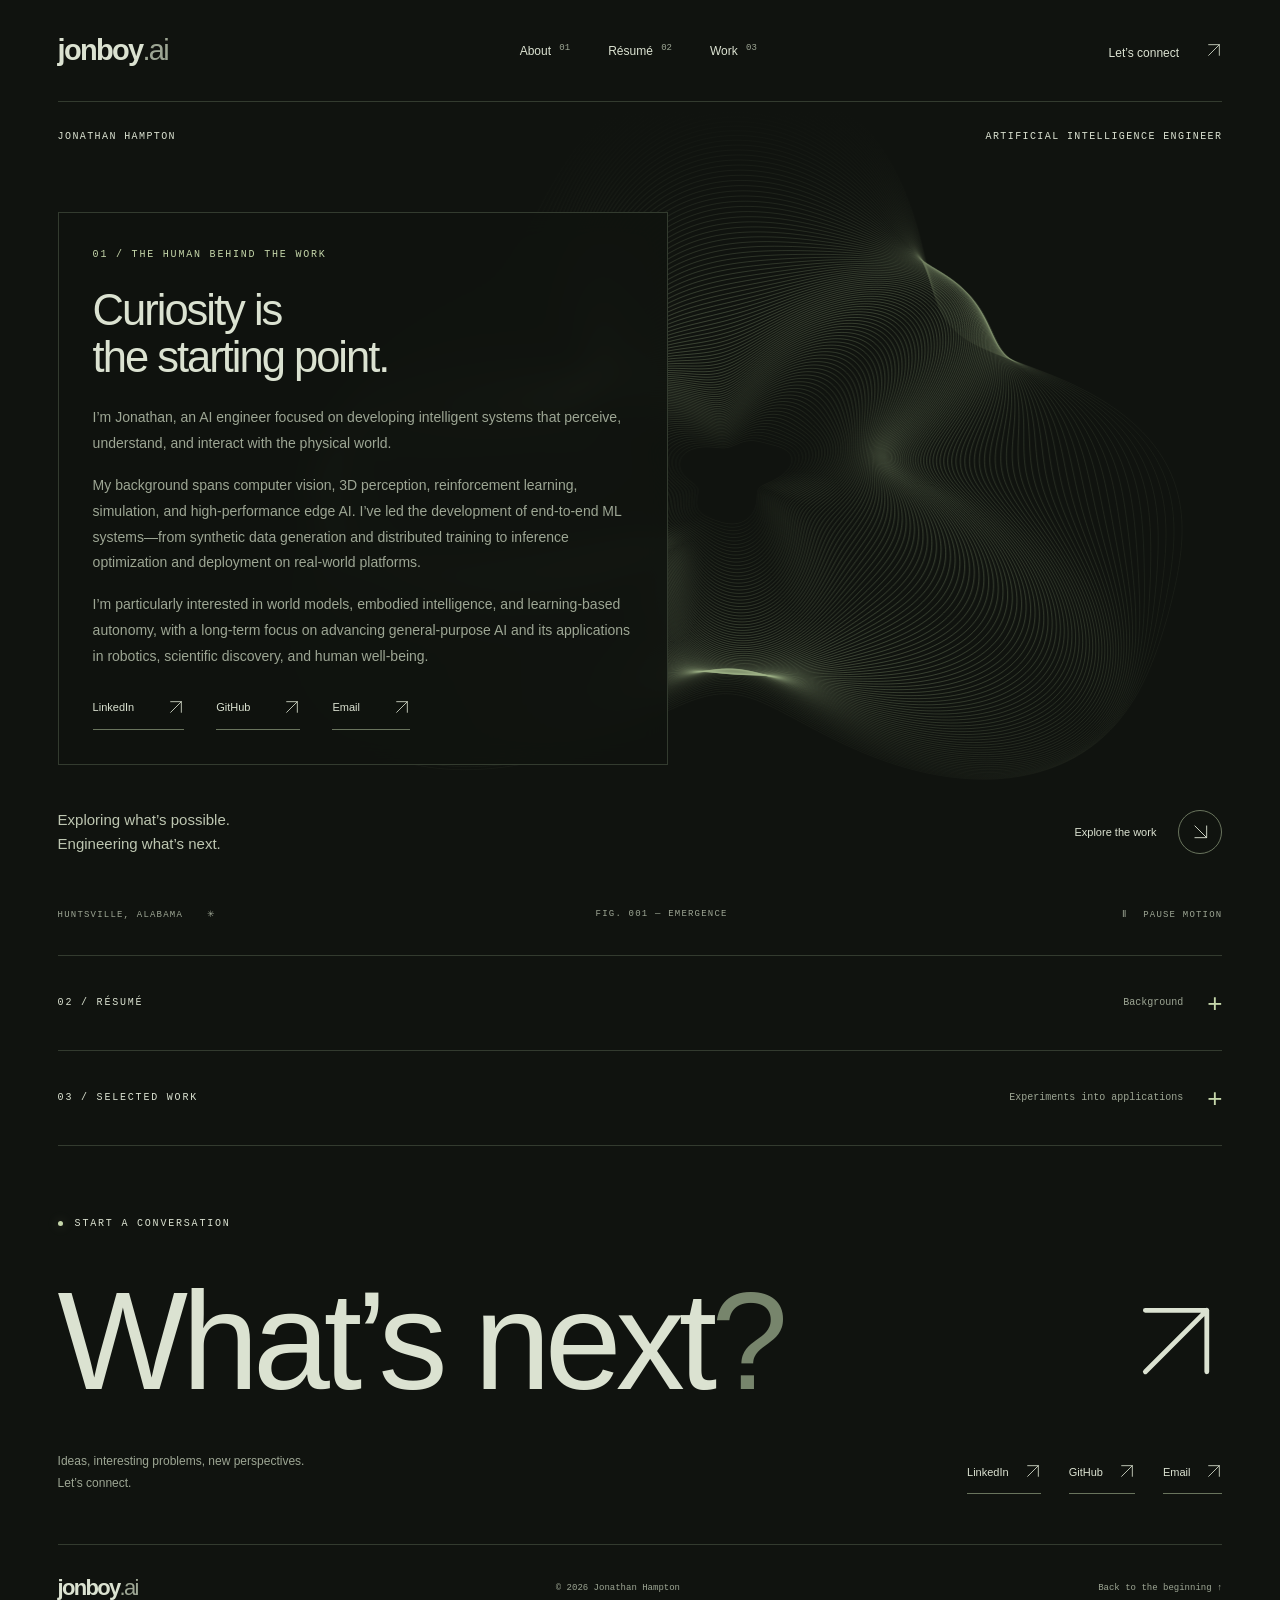
==== commit 20b45eea: "fix mobile site" ====
--- a/index.html
+++ b/index.html
@@ -15,7 +15,7 @@
   <header class="header">
     <a class="brand" href="#" aria-label="Jonboy home">j<span class="brand-orbit">o</span>nboy<span class="brand-ai">.ai</span></a>
     <nav aria-label="Main navigation"><a href="#about">About <span>01</span></a><a href="#resume">Résumé <span>02</span></a><a href="#work">Work <span>03</span></a></nav>
-    <a class="header-contact" href="https://www.linkedin.com/in/hamptonjc/" target="_blank" rel="noopener noreferrer">Let’s connect <span>↗</span></a>
+    <a class="header-contact" href="https://www.linkedin.com/in/hamptonjc/" target="_blank" rel="noopener noreferrer">Let’s connect <span><svg class="icon-arrow" viewBox="0 0 24 24" fill="none" stroke="currentColor" stroke-width="1.25" stroke-linecap="round" stroke-linejoin="round" aria-hidden="true" focusable="false"><path d="M4 20 20 4M4 4h16v16"/></svg></span></a>
   </header>
   <main id="main">
     <section class="hero" aria-labelledby="hero-title">
@@ -28,19 +28,19 @@
         <p class="bio-text">My background spans computer vision, 3D perception, reinforcement learning, simulation, and high-performance edge AI. I’ve led the development of end-to-end ML systems—from synthetic data generation and distributed training to inference optimization and deployment on real-world platforms.</p>
         <p class="bio-text">I’m particularly interested in world models, embodied intelligence, and learning-based autonomy, with a long-term focus on advancing general-purpose AI and its applications in robotics, scientific discovery, and human well-being.</p>
         <div class="bio-links">
-          <a class="text-link" href="https://www.linkedin.com/in/hamptonjc/" target="_blank" rel="noopener noreferrer">LinkedIn <span aria-hidden="true">↗</span></a>
-          <a class="text-link" href="https://github.com/hamptonjc" target="_blank" rel="noopener noreferrer">GitHub <span aria-hidden="true">↗</span></a>
-          <a class="text-link" href="mailto:jhampton37@gatech.edu">Email <span aria-hidden="true">↗</span></a>
+          <a class="text-link" href="https://www.linkedin.com/in/hamptonjc/" target="_blank" rel="noopener noreferrer">LinkedIn <span aria-hidden="true"><svg class="icon-arrow" viewBox="0 0 24 24" fill="none" stroke="currentColor" stroke-width="1.25" stroke-linecap="round" stroke-linejoin="round" aria-hidden="true" focusable="false"><path d="M4 20 20 4M4 4h16v16"/></svg></span></a>
+          <a class="text-link" href="https://github.com/hamptonjc" target="_blank" rel="noopener noreferrer">GitHub <span aria-hidden="true"><svg class="icon-arrow" viewBox="0 0 24 24" fill="none" stroke="currentColor" stroke-width="1.25" stroke-linecap="round" stroke-linejoin="round" aria-hidden="true" focusable="false"><path d="M4 20 20 4M4 4h16v16"/></svg></span></a>
+          <a class="text-link" href="mailto:jhampton37@gatech.edu">Email <span aria-hidden="true"><svg class="icon-arrow" viewBox="0 0 24 24" fill="none" stroke="currentColor" stroke-width="1.25" stroke-linecap="round" stroke-linejoin="round" aria-hidden="true" focusable="false"><path d="M4 20 20 4M4 4h16v16"/></svg></span></a>
         </div>
       </article>
-      <div class="hero-bottom"><p>Exploring what’s possible.<br>Engineering what’s next.</p><a class="round-link" href="#work"><span>Explore the work</span><span class="circle">↘</span></a></div>
+      <div class="hero-bottom"><p>Exploring what’s possible.<br>Engineering what’s next.</p><a class="round-link" href="#work"><span>Explore the work</span><span class="circle"><svg class="icon-arrow" viewBox="0 0 24 24" fill="none" stroke="currentColor" stroke-width="1.25" stroke-linecap="round" stroke-linejoin="round" aria-hidden="true" focusable="false"><path d="M4 4 20 20M4 20h16V4"/></svg></span></a></div>
       <div class="hero-foot"><span>Huntsville, Alabama <span class="location-cross">✳</span></span><span class="art-caption">Fig. 001 — Emergence</span><button id="motion" type="button" aria-pressed="false"><span class="motion-icon">Ⅱ</span> Pause motion</button></div>
     </section>
     <section id="resume" class="section resume collapsible-section" aria-labelledby="resume-summary">
       <details class="section-disclosure">
         <summary id="resume-summary"><span class="eyebrow">02 / Résumé</span><span class="disclosure-hint">Background</span><span class="disclosure-icon" aria-hidden="true">+</span></summary>
         <div class="disclosure-content">
-      <div class="resume-actions"><button class="print-link" type="button" id="print">Print résumé ↗</button></div>
+      <div class="resume-actions"><button class="print-link" type="button" id="print">Print résumé <svg class="icon-arrow" viewBox="0 0 24 24" fill="none" stroke="currentColor" stroke-width="1.25" stroke-linecap="round" stroke-linejoin="round" aria-hidden="true" focusable="false"><path d="M4 20 20 4M4 4h16v16"/></svg></button></div>
       <div class="resume-layout">
         <div class="resume-intro"><img class="resume-portrait" src="assets/jonathan-hampton.jpg" alt="Jonathan Hampton in graduation regalia" width="460" height="460" loading="lazy" decoding="async"><h2 id="resume-title">The story<br>so far.</h2><p class="resume-note">From mathematical foundations to intelligent systems in the physical world.</p></div>
         <div class="timeline">
@@ -93,13 +93,13 @@
         <div class="disclosure-content">
       <div class="section-intro"><h2 id="work-title">From an idea.<br>Into the world.</h2><p>Project articles exploring how machines perceive, learn, and model complex systems.</p></div>
       <div class="projects">
-        <a class="project" href="projects/litworldmodels/index.html"><div class="project-art world-model-art" aria-hidden="true"><svg viewBox="0 0 600 370"><defs><pattern id="wmgrid" width="30" height="30" patternUnits="userSpaceOnUse"><path d="M30 0H0V30" fill="none" stroke="#afc5a2" stroke-opacity=".08"/></pattern></defs><rect width="600" height="370" fill="url(#wmgrid)"/><g fill="#171c15" stroke="#92a880"><rect x="48" y="125" width="140" height="105" rx="3"/><rect x="230" y="125" width="140" height="105" rx="3"/><rect x="412" y="125" width="140" height="105" rx="3"/></g><g fill="none" stroke="#b8cda5"><path d="M188 177H225m-7-5 7 5-7 5M370 177H407m-7-5 7 5-7 5"/><path d="M482 230v40H118v-40" stroke-dasharray="4 6" opacity=".45"/></g><g fill="#dbe2d1" text-anchor="middle" font-family="Arial,sans-serif" font-size="20"><text x="118" y="168">Vision</text><text x="300" y="168">Memory</text><text x="482" y="168">Controller</text></g><g fill="#9da694" text-anchor="middle" font-family="monospace" font-size="10"><text x="118" y="199">VAE · z</text><text x="300" y="199">MDN-RNN · h</text><text x="482" y="199">CMA-ES · a</text><text x="300" y="98">LEARNING A COMPACT WORLD MODEL</text></g></svg><span class="art-label">01 / World models</span><span class="project-arrow">↗</span></div><div class="project-info"><div><h3>Lit World Models</h3><p>Reimplementing World Models in PyTorch Lightning.</p></div><span class="year">2022</span></div><span class="article-cta">Read article <span aria-hidden="true">↗</span></span><div class="tags"><span>PyTorch Lightning</span><span>World models</span><span>Reinforcement learning</span></div></a>
-        <a class="project" href="projects/reading-the-road/index.html"><div class="project-art road" aria-hidden="true"><svg viewBox="0 0 600 370"><defs><pattern id="grid" width="30" height="30" patternUnits="userSpaceOnUse"><path d="M30 0H0V30" fill="none" stroke="#afc5a2" stroke-opacity=".12"/></pattern><linearGradient id="roadFade" x2="0" y2="1"><stop stop-color="#bac9aa" stop-opacity=".05"/><stop offset="1" stop-color="#bac9aa" stop-opacity=".8"/></linearGradient></defs><rect width="600" height="370" fill="url(#grid)"/><path d="M100 370L284 100M500 370L316 100" stroke="#acb99d" stroke-width="2" fill="none"/><path d="M180 370L292 100M420 370L308 100" stroke="#ccddba" stroke-width="2" stroke-dasharray="14 18" fill="none"/><path d="M100 370L284 100H316L500 370Z" fill="url(#roadFade)" opacity=".12"/><path d="M256 160H344V225H256Z" stroke="#c5d6af" stroke-width="1" fill="none"/><path d="M244 148h12m-12 0v12m112-12h-12m12 0v12m-112 77h12m-12 0v-12m112 12h-12m12 0v-12" stroke="#c5d6af" fill="none"/><circle cx="300" cy="192" r="3" fill="#c5d6af"/><path d="M0 282H600" stroke="#a7b49a" opacity=".18"/></svg><span class="art-label">02 / Computer vision</span><span class="project-arrow">↗</span></div><div class="project-info"><div><h3>Reading The Road</h3><p>Lane detection with C++ and OpenCV.</p></div><span class="year">2020</span></div><span class="article-cta">Read article <span aria-hidden="true">↗</span></span><div class="tags"><span>C++</span><span>OpenCV</span><span>Computer vision</span></div></a>
+        <a class="project" href="projects/litworldmodels/index.html"><div class="project-art world-model-art" aria-hidden="true"><svg viewBox="0 0 600 370"><defs><pattern id="wmgrid" width="30" height="30" patternUnits="userSpaceOnUse"><path d="M30 0H0V30" fill="none" stroke="#afc5a2" stroke-opacity=".08"/></pattern></defs><rect width="600" height="370" fill="url(#wmgrid)"/><g fill="#171c15" stroke="#92a880"><rect x="48" y="125" width="140" height="105" rx="3"/><rect x="230" y="125" width="140" height="105" rx="3"/><rect x="412" y="125" width="140" height="105" rx="3"/></g><g fill="none" stroke="#b8cda5"><path d="M188 177H225m-7-5 7 5-7 5M370 177H407m-7-5 7 5-7 5"/><path d="M482 230v40H118v-40" stroke-dasharray="4 6" opacity=".45"/></g><g fill="#dbe2d1" text-anchor="middle" font-family="Arial,sans-serif" font-size="20"><text x="118" y="168">Vision</text><text x="300" y="168">Memory</text><text x="482" y="168">Controller</text></g><g fill="#9da694" text-anchor="middle" font-family="monospace" font-size="10"><text x="118" y="199">VAE · z</text><text x="300" y="199">MDN-RNN · h</text><text x="482" y="199">CMA-ES · a</text><text x="300" y="98">LEARNING A COMPACT WORLD MODEL</text></g></svg><span class="art-label">01 / World models</span><span class="project-arrow"><svg class="icon-arrow" viewBox="0 0 24 24" fill="none" stroke="currentColor" stroke-width="1.25" stroke-linecap="round" stroke-linejoin="round" aria-hidden="true" focusable="false"><path d="M4 20 20 4M4 4h16v16"/></svg></span></div><div class="project-info"><div><h3>Lit World Models</h3><p>Reimplementing World Models in PyTorch Lightning.</p></div><span class="year">2022</span></div><span class="article-cta">Read article <span aria-hidden="true"><svg class="icon-arrow" viewBox="0 0 24 24" fill="none" stroke="currentColor" stroke-width="1.25" stroke-linecap="round" stroke-linejoin="round" aria-hidden="true" focusable="false"><path d="M4 20 20 4M4 4h16v16"/></svg></span></span><div class="tags"><span>PyTorch Lightning</span><span>World models</span><span>Reinforcement learning</span></div></a>
+        <a class="project" href="projects/reading-the-road/index.html"><div class="project-art road" aria-hidden="true"><svg viewBox="0 0 600 370"><defs><pattern id="grid" width="30" height="30" patternUnits="userSpaceOnUse"><path d="M30 0H0V30" fill="none" stroke="#afc5a2" stroke-opacity=".12"/></pattern><linearGradient id="roadFade" x2="0" y2="1"><stop stop-color="#bac9aa" stop-opacity=".05"/><stop offset="1" stop-color="#bac9aa" stop-opacity=".8"/></linearGradient></defs><rect width="600" height="370" fill="url(#grid)"/><path d="M100 370L284 100M500 370L316 100" stroke="#acb99d" stroke-width="2" fill="none"/><path d="M180 370L292 100M420 370L308 100" stroke="#ccddba" stroke-width="2" stroke-dasharray="14 18" fill="none"/><path d="M100 370L284 100H316L500 370Z" fill="url(#roadFade)" opacity=".12"/><path d="M256 160H344V225H256Z" stroke="#c5d6af" stroke-width="1" fill="none"/><path d="M244 148h12m-12 0v12m112-12h-12m12 0v12m-112 77h12m-12 0v-12m112 12h-12m12 0v-12" stroke="#c5d6af" fill="none"/><circle cx="300" cy="192" r="3" fill="#c5d6af"/><path d="M0 282H600" stroke="#a7b49a" opacity=".18"/></svg><span class="art-label">02 / Computer vision</span><span class="project-arrow"><svg class="icon-arrow" viewBox="0 0 24 24" fill="none" stroke="currentColor" stroke-width="1.25" stroke-linecap="round" stroke-linejoin="round" aria-hidden="true" focusable="false"><path d="M4 20 20 4M4 4h16v16"/></svg></span></div><div class="project-info"><div><h3>Reading The Road</h3><p>Lane detection with C++ and OpenCV.</p></div><span class="year">2020</span></div><span class="article-cta">Read article <span aria-hidden="true"><svg class="icon-arrow" viewBox="0 0 24 24" fill="none" stroke="currentColor" stroke-width="1.25" stroke-linecap="round" stroke-linejoin="round" aria-hidden="true" focusable="false"><path d="M4 20 20 4M4 4h16v16"/></svg></span></span><div class="tags"><span>C++</span><span>OpenCV</span><span>Computer vision</span></div></a>
       </div>
         </div>
       </details>
     </section>
-    <section class="contact section" aria-labelledby="contact-title"><p class="eyebrow"><i class="status-dot"></i> Start a conversation</p><div class="contact-row"><h2 id="contact-title">What’s next<span>?</span></h2><a href="https://www.linkedin.com/in/hamptonjc/" target="_blank" rel="noopener noreferrer" class="contact-arrow" aria-label="Connect with Jonathan on LinkedIn">↗</a></div><div class="contact-bottom"><p>Ideas, interesting problems, new perspectives.<br>Let’s connect.</p><div class="contact-links"><a class="text-link" href="https://www.linkedin.com/in/hamptonjc/" target="_blank" rel="noopener noreferrer">LinkedIn <span aria-hidden="true">↗</span></a><a class="text-link" href="https://github.com/hamptonjc" target="_blank" rel="noopener noreferrer">GitHub <span aria-hidden="true">↗</span></a><a class="text-link" href="mailto:jhampton37@gatech.edu">Email <span aria-hidden="true">↗</span></a></div></div></section>
+    <section class="contact section" aria-labelledby="contact-title"><p class="eyebrow"><i class="status-dot"></i> Start a conversation</p><div class="contact-row"><h2 id="contact-title">What’s next<span>?</span></h2><a href="https://www.linkedin.com/in/hamptonjc/" target="_blank" rel="noopener noreferrer" class="contact-arrow" aria-label="Connect with Jonathan on LinkedIn"><svg class="icon-arrow" viewBox="0 0 24 24" fill="none" stroke="currentColor" stroke-width="1.25" stroke-linecap="round" stroke-linejoin="round" aria-hidden="true" focusable="false"><path d="M4 20 20 4M4 4h16v16"/></svg></a></div><div class="contact-bottom"><p>Ideas, interesting problems, new perspectives.<br>Let’s connect.</p><div class="contact-links"><a class="text-link" href="https://www.linkedin.com/in/hamptonjc/" target="_blank" rel="noopener noreferrer">LinkedIn <span aria-hidden="true"><svg class="icon-arrow" viewBox="0 0 24 24" fill="none" stroke="currentColor" stroke-width="1.25" stroke-linecap="round" stroke-linejoin="round" aria-hidden="true" focusable="false"><path d="M4 20 20 4M4 4h16v16"/></svg></span></a><a class="text-link" href="https://github.com/hamptonjc" target="_blank" rel="noopener noreferrer">GitHub <span aria-hidden="true"><svg class="icon-arrow" viewBox="0 0 24 24" fill="none" stroke="currentColor" stroke-width="1.25" stroke-linecap="round" stroke-linejoin="round" aria-hidden="true" focusable="false"><path d="M4 20 20 4M4 4h16v16"/></svg></span></a><a class="text-link" href="mailto:jhampton37@gatech.edu">Email <span aria-hidden="true"><svg class="icon-arrow" viewBox="0 0 24 24" fill="none" stroke="currentColor" stroke-width="1.25" stroke-linecap="round" stroke-linejoin="round" aria-hidden="true" focusable="false"><path d="M4 20 20 4M4 4h16v16"/></svg></span></a></div></div></section>
   </main>
   <footer><a class="brand" href="#">jonboy<span class="brand-ai">.ai</span></a><span>© <span id="year">2026</span> Jonathan Hampton</span><a href="#">Back to the beginning ↑</a></footer>
 </body>
--- a/style.css
+++ b/style.css
@@ -1,6 +1,6 @@
 :root{--bg:#10130f;--fg:#dbe2d1;--muted:#9da694;--line:#333b2f;--accent:#c5d6aa;--mono:'SFMono-Regular',Consolas,'Liberation Mono',monospace}*{box-sizing:border-box}html{scroll-behavior:smooth;scroll-padding-top:90px}body{margin:0;background:var(--bg);color:var(--fg);font-family:Arial,Helvetica,sans-serif;-webkit-font-smoothing:antialiased}a{color:inherit;text-decoration:none}button{font:inherit;color:inherit;cursor:pointer}a,button,summary{-webkit-tap-highlight-color:transparent}a:focus-visible,button:focus-visible,summary:focus-visible{outline:2px solid var(--accent);outline-offset:7px}::selection{background:var(--accent);color:var(--bg)}.header{height:102px;margin:0 4.5%;display:flex;align-items:center;justify-content:space-between;border-bottom:1px solid var(--line);position:relative;z-index:3}.brand{font-size:29px;font-weight:600;letter-spacing:-1.7px}.brand-ai{font-weight:400;color:var(--muted)}.brand-orbit{display:inline-block}.header nav{display:flex;gap:38px;font-size:12px}.header nav a{padding:10px 0}.header nav span{font:9px var(--mono);color:var(--muted);vertical-align:super;margin-left:5px}.header-contact{font-size:12px}.header-contact span{margin-left:24px;font-size:20px}.hero{min-height:840px;height:auto;max-height:none;position:relative;overflow:hidden;margin:0 4.5%;border-bottom:1px solid var(--line)}.hero-meta{position:absolute;top:29px;left:0;right:0;z-index:2;display:flex;justify-content:space-between;text-transform:uppercase;letter-spacing:1.4px;font:10px var(--mono)}.hero-meta>span:first-child{display:flex;gap:11px;align-items:center}.status-dot{display:inline-block;width:5px;height:5px;background:var(--accent);border-radius:50%;box-shadow:0 0 12px #c5d6aa50;flex-shrink:0}.hero-art{position:absolute;inset:0 0 0 0;overflow:hidden}.hero-art canvas{width:100%;height:100%;opacity:.85}.art-vignette{position:absolute;inset:0;background:linear-gradient(0deg,var(--bg) 0%,transparent 32%,transparent 75%,var(--bg) 99%);pointer-events:none}.hero-copy{position:relative;width:min(610px,60%);margin:110px 0 190px;z-index:1}.bio-card{padding:34px;border:1px solid var(--line);background:rgba(16,19,15,.9);backdrop-filter:blur(12px);scroll-margin-top:120px}.bio-card h1{font-size:clamp(34px,3.4vw,48px);font-weight:400;line-height:1.08;letter-spacing:-2px;margin:24px 0}.bio-text{font-size:14px;line-height:1.85;color:var(--muted);margin:0 0 16px}.bio-card .text-link{margin-top:4px}.bio-links{display:flex;align-items:center;gap:32px;flex-wrap:wrap}.eyebrow{font:10px/1.6 var(--mono);text-transform:uppercase;letter-spacing:1.8px;margin:0}.hero-copy>.eyebrow{margin-bottom:12px;color:var(--accent)}h1{margin:0;line-height:1}.hero-bottom{position:absolute;left:0;right:0;bottom:100px;z-index:1;display:flex;justify-content:space-between;align-items:center}.hero-bottom p{font-size:15px;line-height:1.55;margin:0;color:#bdc6b1}.round-link{display:flex;align-items:center;gap:22px;font-size:11px}.circle{width:44px;height:44px;border:1px solid #69745d;border-radius:50%;display:grid;place-items:center;font-size:22px;transition:background .2s,color .2s}.round-link:hover .circle{background:var(--accent);color:var(--bg)}.hero-foot{position:absolute;bottom:25px;left:0;right:0;display:flex;justify-content:space-between;align-items:center;color:var(--muted);font:9px var(--mono);text-transform:uppercase;letter-spacing:1.2px}.location-cross{margin-left:17px}.hero-foot button{background:none;border:0;padding:10px 0;font:9px var(--mono);text-transform:uppercase;letter-spacing:1.2px;min-width:115px;text-align:right}.motion-icon{margin-right:9px}.section{margin:0 4.5%;padding:84px 0;border-bottom:1px solid var(--line);scroll-margin-top:0}.section-top{display:flex;justify-content:space-between;align-items:center;margin-bottom:48px}.small-muted{font:10px/1.6 var(--mono);color:var(--muted)}.section-intro{display:flex;justify-content:space-between;align-items:end;margin-bottom:45px}h2{font-size:clamp(35px,4.1vw,64px);font-weight:400;line-height:1.08;letter-spacing:-2.6px;margin:0}.section-intro>p{font-size:14px;line-height:1.8;max-width:295px;color:var(--muted);margin:0 0 5px}.projects{display:grid;grid-template-columns:1fr 1fr;gap:28px}.project{min-width:0}.project-art{height:auto;aspect-ratio:1.62;position:relative;overflow:hidden;background:#171c15;border:1px solid #30392b}.project-art>svg{width:100%;height:100%;display:block;transition:transform .7s}.project:hover .project-art>svg{transform:scale(1.045)}.network{background:#1d211a}.art-label{position:absolute;bottom:19px;left:20px;font:9px var(--mono);text-transform:uppercase;letter-spacing:1.2px;color:#bdc9b0}.project-arrow{position:absolute;top:16px;right:20px;font-size:23px;transition:transform .2s}.project:hover .project-arrow{transform:translate(3px,-3px)}.project-info{display:flex;justify-content:space-between;margin-top:23px}.project h3{font-size:22px;font-weight:400;letter-spacing:-.6px;margin:0 0 9px}.project p{color:var(--muted);font-size:12px;margin:0;line-height:1.5}.year{font:10px var(--mono);color:var(--muted);padding-top:4px}.tags{display:flex;gap:6px;margin-top:19px;flex-wrap:wrap}.tags span{font:9px var(--mono);border:1px solid var(--line);border-radius:2px;padding:5px 8px;color:#a6b09c}.research{margin-top:40px;border-top:1px solid var(--line);border-bottom:1px solid var(--line)}.research summary{display:flex;align-items:center;gap:25px;padding:24px 0;cursor:pointer;list-style:none}.research summary::-webkit-details-marker{display:none}.research-number{font:10px var(--mono);color:var(--muted)}.research strong{display:block;font-size:17px;font-weight:400;margin-bottom:7px}.research summary>span:nth-child(2)>span{color:var(--muted);font:10px var(--mono)}.expand{margin-left:auto;font-size:24px;font-weight:200}.research[open] .expand{transform:rotate(45deg)}.research>p{font-size:14px;line-height:1.8;color:var(--muted);max-width:600px;margin:0 0 25px 43px}.work-source{font:9px/1.7 var(--mono);color:var(--muted);margin:20px 0 0}.work-source a{border-bottom:1px solid var(--line)}.text-link{display:inline-flex;align-items:center;gap:34px;border-bottom:1px solid #69745d;padding:6px 0 10px;font-size:11px}.text-link:hover{color:var(--accent)}.text-link span{font-size:20px}.resume-layout{display:grid;grid-template-columns:1fr 1fr;gap:80px}.resume-note{font-size:12px;line-height:1.9;color:var(--muted);margin-top:30px}.resume-note a{border-bottom:1px solid var(--line)}.print-link{padding:5px 0;background:none;border:0;font:10px var(--mono)}.timeline article{padding:0 0 25px;margin-bottom:26px;border-bottom:1px solid var(--line)}.timeline article:last-child{margin:0;border:0;padding:0}.timeline .eyebrow{color:var(--muted);margin-bottom:15px;font-size:9px}.timeline h3{font-weight:400;font-size:20px;letter-spacing:-.5px;margin:0 0 10px}.timeline p:not(.eyebrow){font-size:12px;line-height:1.6;color:var(--muted);margin:0 0 6px}.contact{padding-top:70px;padding-bottom:50px}.contact>.eyebrow{display:flex;align-items:center;gap:12px}.contact-row{display:flex;justify-content:space-between;align-items:center;margin:35px 0}.contact h2{font-size:clamp(58px,10.8vw,160px);letter-spacing:-6px}.contact h2 span{color:#77856c}.contact-arrow{font-size:clamp(60px,9vw,130px);line-height:1;transition:transform .3s}.contact-arrow:hover{transform:translate(8px,-8px);color:var(--accent)}.contact-bottom{display:flex;justify-content:space-between;align-items:end}.contact-bottom p{font-size:12px;line-height:1.8;color:var(--muted);margin:0}footer{margin:0 4.5%;padding:30px 0;display:flex;justify-content:space-between;align-items:center}footer .brand{font-size:22px}footer>span,footer>a:last-child{font:9px var(--mono);color:var(--muted)}.skip{position:fixed;top:-100px;left:20px;padding:15px;background:var(--accent);color:var(--bg);z-index:9}.skip:focus{top:15px}.sr-only{position:absolute;width:1px;height:1px;overflow:hidden;clip:rect(0,0,0,0);white-space:nowrap}
 @media(min-width:1500px){.header,.hero,.section,footer{max-width:1450px;margin-left:auto;margin-right:auto}}
-@media(max-width:760px){.header{height:80px;margin:0 6%}.brand{font-size:26px}.header nav{gap:18px}.header nav a{font-size:10px}.header nav span{display:none}.header-contact{display:none}.hero{margin:0 6%;height:auto;min-height:0;max-height:none}.hero-meta{top:24px;display:block;font-size:9px}.hero-meta>span:last-child{display:block;margin-top:14px;padding-left:16px;font-size:8px;color:var(--muted)}.hero-art{inset:30px -160px 30px -160px}.hero-copy{position:relative;top:auto;transform:none;width:100%;margin:180px 0 0}.bio-card{padding:25px}.bio-card h1{font-size:36px;letter-spacing:-1.8px;margin:22px 0}.bio-text{font-size:13px;line-height:1.8}.hero-copy>.eyebrow{font-size:8px;letter-spacing:1.1px;margin-bottom:15px}.hero-bottom{position:relative;bottom:auto;margin:30px 0 95px;gap:15px}.hero-bottom p{font-size:12px}.round-link{gap:10px;font-size:9px}.circle{width:35px;height:35px;font-size:18px}.hero-foot{font-size:8px;letter-spacing:.4px;bottom:20px}.hero-foot .art-caption{display:none}.hero-foot button{font-size:8px;letter-spacing:.4px}.section{margin:0 6%;padding:55px 0}.section-top{margin-bottom:32px}.eyebrow{font-size:9px;letter-spacing:1.1px}.section-top>.small-muted{display:none}.section-intro{display:block;margin-bottom:30px}h2{font-size:39px;letter-spacing:-1.8px}.section-intro>p{margin-top:23px;font-size:13px;max-width:320px}.projects{grid-template-columns:1fr;gap:37px}.project-info{margin-top:18px}.project h3{font-size:21px}.project-art{aspect-ratio:1.5}.research summary{gap:18px}.research strong{font-size:15px}.research summary>span:nth-child(2)>span{font-size:8px}.research>p{margin-left:32px}.resume-layout{grid-template-columns:1fr;gap:35px}.resume-note{margin-top:20px}.timeline h3{font-size:18px}.contact-row{margin:30px 0}.contact h2{font-size:16vw;letter-spacing:-3px}.contact-arrow{font-size:60px}.contact-bottom{align-items:start;flex-direction:column;gap:20px}footer{margin:0 6%;flex-wrap:wrap;gap:22px}footer>.brand{width:100%}footer>span,footer>a:last-child{font-size:8px}}
+@media(max-width:760px){.header{height:80px;margin:0 6%}.brand{font-size:26px}.header nav{gap:18px}.header nav a{font-size:10px}.header nav span{display:none}.header-contact{display:none}.hero{margin:0 6%;height:auto;min-height:0;max-height:none}.hero-meta{top:24px;display:block;font-size:9px}.hero-meta>span:last-child{display:block;margin-top:14px;padding-left:16px;font-size:8px;color:var(--muted)}.hero-art{inset:0 -36px}.hero-copy{position:relative;top:auto;transform:none;width:100%;margin:88px 0 0}.bio-card{padding:25px;background:rgba(16,19,15,.62);backdrop-filter:none}.bio-card h1{font-size:36px;letter-spacing:-1.8px;margin:22px 0}.bio-text{font-size:13px;line-height:1.8}.hero-copy>.eyebrow{font-size:8px;letter-spacing:1.1px;margin-bottom:15px}.hero-bottom{position:relative;bottom:auto;margin:30px 0 95px;gap:15px}.hero-bottom p{font-size:12px}.round-link{gap:10px;font-size:9px}.circle{width:35px;height:35px;font-size:18px}.hero-foot{font-size:8px;letter-spacing:.4px;bottom:20px}.hero-foot .art-caption{display:none}.hero-foot button{font-size:8px;letter-spacing:.4px}.section{margin:0 6%;padding:55px 0}.section-top{margin-bottom:32px}.eyebrow{font-size:9px;letter-spacing:1.1px}.section-top>.small-muted{display:none}.section-intro{display:block;margin-bottom:30px}h2{font-size:39px;letter-spacing:-1.8px}.section-intro>p{margin-top:23px;font-size:13px;max-width:320px}.projects{grid-template-columns:1fr;gap:37px}.project-info{margin-top:18px}.project h3{font-size:21px}.project-art{aspect-ratio:1.5}.research summary{gap:18px}.research strong{font-size:15px}.research summary>span:nth-child(2)>span{font-size:8px}.research>p{margin-left:32px}.resume-layout{grid-template-columns:1fr;gap:35px}.resume-note{margin-top:20px}.timeline h3{font-size:18px}.contact-row{margin:30px 0}.contact h2{font-size:16vw;letter-spacing:-3px}.contact-arrow{font-size:60px}.contact-bottom{align-items:start;flex-direction:column;gap:20px}footer{margin:0 6%;flex-wrap:wrap;gap:22px}footer>.brand{width:100%}footer>span,footer>a:last-child{font-size:8px}}
 @media(prefers-reduced-motion:reduce){html{scroll-behavior:auto}*,*::before,*::after{transition:none!important;animation:none!important}}
 @media print{body{background:white;color:#151515;font-size:11pt}.header,.hero,.work,.about,.contact,footer,.print-link,.resume-note{display:none!important}.section.resume{margin:0;padding:0;border:0}.resume .section-top{margin-bottom:20px}.resume .section-top::after{content:'Jonathan Hampton · jonboy.ai · linkedin.com/in/hamptonjc';font-size:10pt}.resume-layout{display:block}.resume h2{font-size:26pt;margin-bottom:25px}.resume h2 br{display:none}.timeline article{break-inside:avoid}.timeline p,.timeline .eyebrow,.small-muted{color:#444!important}.timeline h3{font-size:15pt}a{text-decoration:none}}
 
@@ -36,3 +36,6 @@
 .lit-article{--article-hero-poster:url('litworldmodels-poster.jpg')}
 
 .architecture-figure{margin:28px 0 30px;border:1px solid var(--line);background:#0c100b}.architecture-scroll{overflow-x:auto}.architecture-scroll img{display:block;width:100%;height:auto;min-width:560px}.architecture-scroll:focus-visible{outline:2px solid var(--accent);outline-offset:3px}.architecture-figure figcaption{padding:15px 20px;border-top:1px solid var(--line);font:10px/1.8 var(--mono);color:var(--muted)}@media(max-width:760px){.architecture-figure figcaption{padding:12px 16px}}@media print{.architecture-scroll img{min-width:0}.architecture-figure{break-inside:avoid}}
+
+/* Vector arrows keep the same appearance on desktop and mobile. */
+.icon-arrow{display:inline-block;width:.8em;height:.8em;vertical-align:-.05em;flex-shrink:0}
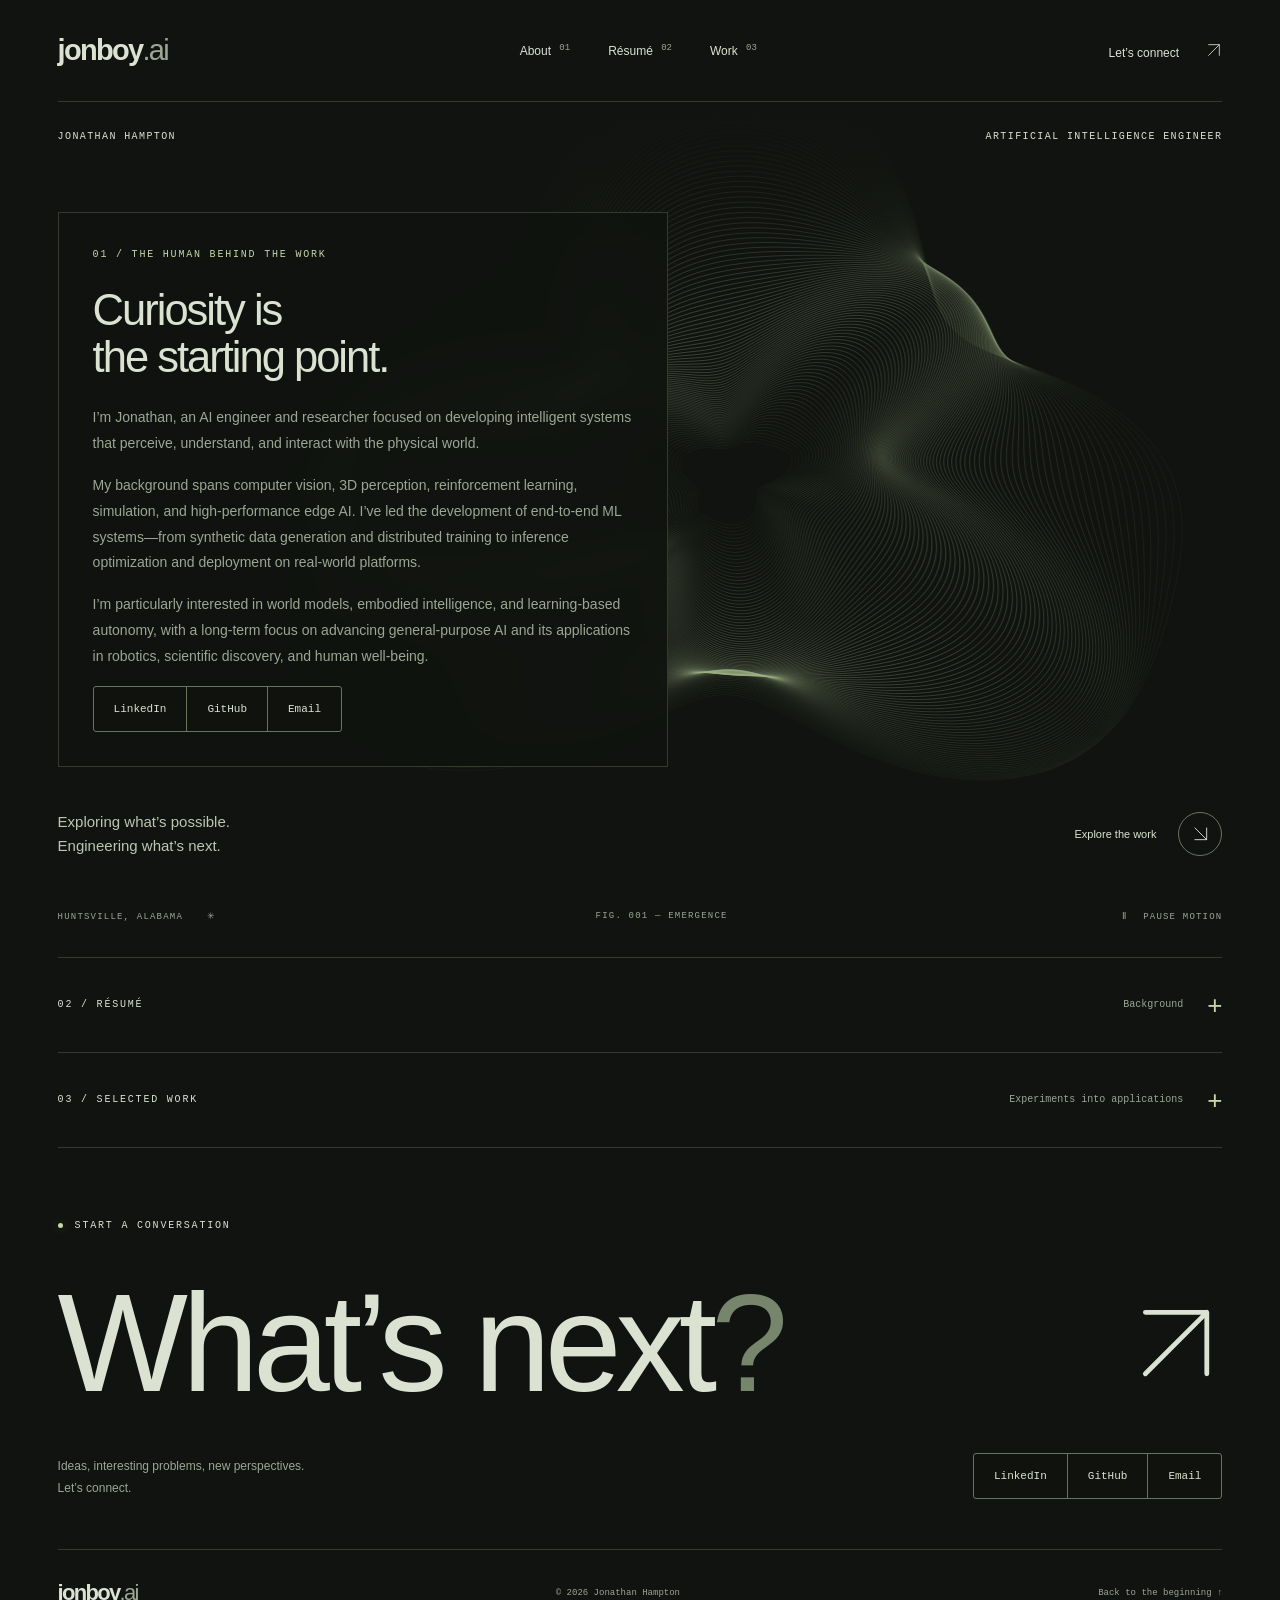
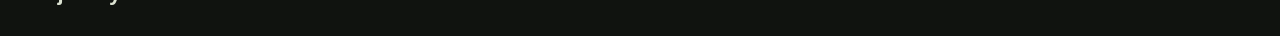
==== commit c9acc24f: "various updates" ====
--- a/index.html
+++ b/index.html
@@ -24,13 +24,13 @@
       <article id="about" class="hero-copy bio-card" aria-labelledby="hero-title">
         <p class="eyebrow">01 / The human behind the work</p>
         <h1 id="hero-title">Curiosity is<br>the starting point.</h1>
-        <p class="bio-text">I’m Jonathan, an AI engineer focused on developing intelligent systems that perceive, understand, and interact with the physical world.</p>
+        <p class="bio-text">I’m Jonathan, an AI engineer and researcher focused on developing intelligent systems that perceive, understand, and interact with the physical world.</p>
         <p class="bio-text">My background spans computer vision, 3D perception, reinforcement learning, simulation, and high-performance edge AI. I’ve led the development of end-to-end ML systems—from synthetic data generation and distributed training to inference optimization and deployment on real-world platforms.</p>
         <p class="bio-text">I’m particularly interested in world models, embodied intelligence, and learning-based autonomy, with a long-term focus on advancing general-purpose AI and its applications in robotics, scientific discovery, and human well-being.</p>
         <div class="bio-links">
-          <a class="text-link" href="https://www.linkedin.com/in/hamptonjc/" target="_blank" rel="noopener noreferrer">LinkedIn <span aria-hidden="true"><svg class="icon-arrow" viewBox="0 0 24 24" fill="none" stroke="currentColor" stroke-width="1.25" stroke-linecap="round" stroke-linejoin="round" aria-hidden="true" focusable="false"><path d="M4 20 20 4M4 4h16v16"/></svg></span></a>
-          <a class="text-link" href="https://github.com/hamptonjc" target="_blank" rel="noopener noreferrer">GitHub <span aria-hidden="true"><svg class="icon-arrow" viewBox="0 0 24 24" fill="none" stroke="currentColor" stroke-width="1.25" stroke-linecap="round" stroke-linejoin="round" aria-hidden="true" focusable="false"><path d="M4 20 20 4M4 4h16v16"/></svg></span></a>
-          <a class="text-link" href="mailto:jhampton37@gatech.edu">Email <span aria-hidden="true"><svg class="icon-arrow" viewBox="0 0 24 24" fill="none" stroke="currentColor" stroke-width="1.25" stroke-linecap="round" stroke-linejoin="round" aria-hidden="true" focusable="false"><path d="M4 20 20 4M4 4h16v16"/></svg></span></a>
+          <a class="social-link" href="https://www.linkedin.com/in/hamptonjc/" target="_blank" rel="noopener noreferrer">LinkedIn</a>
+          <a class="social-link" href="https://github.com/hamptonjc" target="_blank" rel="noopener noreferrer">GitHub</a>
+          <a class="social-link" href="mailto:jhampton37@gatech.edu">Email</a>
         </div>
       </article>
       <div class="hero-bottom"><p>Exploring what’s possible.<br>Engineering what’s next.</p><a class="round-link" href="#work"><span>Explore the work</span><span class="circle"><svg class="icon-arrow" viewBox="0 0 24 24" fill="none" stroke="currentColor" stroke-width="1.25" stroke-linecap="round" stroke-linejoin="round" aria-hidden="true" focusable="false"><path d="M4 4 20 20M4 20h16V4"/></svg></span></a></div>
@@ -40,20 +40,21 @@
       <details class="section-disclosure">
         <summary id="resume-summary"><span class="eyebrow">02 / Résumé</span><span class="disclosure-hint">Background</span><span class="disclosure-icon" aria-hidden="true">+</span></summary>
         <div class="disclosure-content">
-      <div class="resume-actions"><button class="print-link" type="button" id="print">Print résumé <svg class="icon-arrow" viewBox="0 0 24 24" fill="none" stroke="currentColor" stroke-width="1.25" stroke-linecap="round" stroke-linejoin="round" aria-hidden="true" focusable="false"><path d="M4 20 20 4M4 4h16v16"/></svg></button></div>
+      <div class="resume-actions"><a class="print-link" href="assets/jonathan-hampton-resume.pdf" target="_blank" rel="noopener noreferrer" aria-label="Open printable résumé PDF">Print résumé <svg class="icon-arrow" viewBox="0 0 24 24" fill="none" stroke="currentColor" stroke-width="1.25" stroke-linecap="round" stroke-linejoin="round" aria-hidden="true" focusable="false"><path d="M4 20 20 4M4 4h16v16"/></svg></a></div>
       <div class="resume-layout">
-        <div class="resume-intro"><img class="resume-portrait" src="assets/jonathan-hampton.jpg" alt="Jonathan Hampton in graduation regalia" width="460" height="460" loading="lazy" decoding="async"><h2 id="resume-title">The story<br>so far.</h2><p class="resume-note">From mathematical foundations to intelligent systems in the physical world.</p></div>
+        <div class="resume-intro"><div class="resume-portrait-frame"><img class="resume-portrait" src="assets/jonathan-hampton-original.jpg" alt="Jonathan Hampton in graduation regalia" width="1440" height="1920" loading="lazy" decoding="async"></div><h2 id="resume-title">The story<br>so far.</h2><p class="resume-note">From mathematical foundations to intelligent systems in the physical world.</p></div>
         <div class="timeline">
           <h3 class="timeline-label">Experience</h3>
           <article>
             <p class="eyebrow">January 2024 – Present</p>
             <h4>AI Engineer</h4><p class="resume-org">Cahaba Federal Solutions</p><p class="small-muted">Huntsville, Alabama</p>
             <ul>
-              <li>Lead AI engineer on the U.S. Army SMDC’s $15M Autonomous Aimpoint Selection and Tracking (A2ST) program, developing a system-agnostic edge AI platform for real-time autonomous perception and control.</li>
-              <li>Architected an end-to-end ML pipeline spanning Blender-based synthetic data generation, distributed PyTorch training with Ray and Kubernetes, and model compilation and optimization for GPU and edge accelerators.</li>
-              <li>Profiled training and inference workloads with PyTorch Profiler, NVIDIA Nsight, and TensorRT to identify compute and memory bottlenecks and optimize performance on deployment hardware.</li>
-              <li>Collaborated with hardware, optical, and systems engineers to integrate the platform into four fielded high-energy laser systems.</li>
-              <li>Prototyped 3D shape estimation, 6-DoF pose estimation, and differentiable-rendering-based pose refinement for electro-optical imagery.</li>
+              <li>Lead AI engineer on the U.S. Army’s $15M Autonomous Aimpoint Selection and Tracking (A2ST) program, developing a system-agnostic edge AI platform for real-time autonomous perception and control.</li>
+              <li>Architect end-to-end ML pipelines spanning Blender-based synthetic data generation, mutli-node distributed PyTorch training, and model optimization for server and edge accelerators.</li>
+              <li>Profile training and inference workloads using PyTorch Profiler and NVIDIA Nsight to identify compute/memory bottlenecks, optimizing performance across training and deployment hardware.</li>
+              <li>Prototype novel AI capabilities for electro-optical and infrared (EO/IR) imagery, including real-time 3D shape estimation, 6-DoF differentiable rendering–based pose estimation, and sim-to-real fidelity enhancement using vision-language-action world models.</li>
+              <li>Served as primary developer of a C++ ONNX-to-Versal AI Engine compiler for AMD/Xilinx hardware, implementing distributed Conv2D and ReLU kernels across FP32, FP16, and INT8.</li>
+              <li>Collaborate with hardware, optical, and systems engineers to integrate the A2ST platform into several fielded systems.</li>
             </ul>
           </article>
           <article>
@@ -61,9 +62,9 @@
             <h4>Machine Learning Engineer</h4><p class="resume-org">Radiance Technologies</p><p class="small-muted">Huntsville, Alabama</p>
             <ul>
               <li>Developed real-time neural object detection and tracking models for the U.S. Army’s Affordable Laser Weapon Module (ALWM), outperforming traditional tracking algorithms across two successful field demonstrations.</li>
-              <li>Built and optimized a multithreaded C++ inference runtime; combined architecture design, structured pruning, quantization, and runtime optimization to achieve 1,000+ FPS for FPGA deployment.</li>
-              <li>Contributed to an ONNX-to-AMD/Xilinx Versal AI Engine compiler written in C++, implementing distributed Conv2D and ReLU kernels across FP32, FP16, and INT8.</li>
+              <li>Built and optimized a multithreaded C++ neural network inference runtime; combined architecture design, structured pruning, quantization, and runtime optimization to achieve 1,000+ FPS for FPGA deployment.</li>
               <li>Designed a modular OpenGL simulation platform used across three funded programs to generate synthetic imagery for neural network training and algorithm evaluation.</li>
+              <li>Built and maintained a five-node on-premises compute cluster for distributed neural network training using Docker, Kubernetes, and Ray.</li>
             </ul>
           </article>
           <h3 class="timeline-label education-label">Education</h3>
@@ -71,13 +72,13 @@
             <p class="eyebrow">2021 – 2025</p>
             <h4>M.S. in Computer Science</h4><p class="resume-org">Georgia Institute of Technology</p><p>Specialization: Machine Learning</p>
             <p>GPA: 3.8 / 4.0</p>
-            <p class="course-label">Courses</p>
+            <p class="course-label">Courses · Computer Science</p>
             <ul class="course-list"><li>Artificial Intelligence for Robotics</li><li>Deep Learning</li><li>GPU Hardware &amp; Software</li><li>Graduate Algorithms</li><li>High Performance Computer Architecture</li><li>Machine Learning</li><li>Natural Language Processing</li><li>Operating Systems</li><li>Quantum Computing</li><li>Reinforcement Learning</li></ul>
           </article>
           <article>
             <p class="eyebrow">2014 – 2020</p>
             <h4>B.S. in Mathematics</h4><p class="resume-org">East Tennessee State University</p><p>Specialization: Computer Applied Mathematics</p>
-            <p class="course-label">Courses · Math</p>
+            <p class="course-label">Courses · Mathematics</p>
             <ul class="course-list"><li>Calculus I/II/III</li><li>Graph Theory</li><li>Numerical Linear Algebra</li><li>Abstract Algebra</li><li>Differential Equations</li><li>Mathematical Modeling</li><li>Mathematical Computing</li><li>Probability and Statistics</li><li>Mathematical Reasoning</li><li>Stochastic Modeling</li><li>Complex Variables</li></ul>
             <p class="course-label">Courses · Biology / Chemistry</p>
             <ul class="course-list"><li>Biology I/II/III</li><li>Chemistry I/II</li><li>Organic Chemistry I/II</li><li>Genetics</li><li>Cell Biology</li><li>Biochemistry of Macromolecules</li></ul>
@@ -93,13 +94,13 @@
         <div class="disclosure-content">
       <div class="section-intro"><h2 id="work-title">From an idea.<br>Into the world.</h2><p>Project articles exploring how machines perceive, learn, and model complex systems.</p></div>
       <div class="projects">
-        <a class="project" href="projects/litworldmodels/index.html"><div class="project-art world-model-art" aria-hidden="true"><svg viewBox="0 0 600 370"><defs><pattern id="wmgrid" width="30" height="30" patternUnits="userSpaceOnUse"><path d="M30 0H0V30" fill="none" stroke="#afc5a2" stroke-opacity=".08"/></pattern></defs><rect width="600" height="370" fill="url(#wmgrid)"/><g fill="#171c15" stroke="#92a880"><rect x="48" y="125" width="140" height="105" rx="3"/><rect x="230" y="125" width="140" height="105" rx="3"/><rect x="412" y="125" width="140" height="105" rx="3"/></g><g fill="none" stroke="#b8cda5"><path d="M188 177H225m-7-5 7 5-7 5M370 177H407m-7-5 7 5-7 5"/><path d="M482 230v40H118v-40" stroke-dasharray="4 6" opacity=".45"/></g><g fill="#dbe2d1" text-anchor="middle" font-family="Arial,sans-serif" font-size="20"><text x="118" y="168">Vision</text><text x="300" y="168">Memory</text><text x="482" y="168">Controller</text></g><g fill="#9da694" text-anchor="middle" font-family="monospace" font-size="10"><text x="118" y="199">VAE · z</text><text x="300" y="199">MDN-RNN · h</text><text x="482" y="199">CMA-ES · a</text><text x="300" y="98">LEARNING A COMPACT WORLD MODEL</text></g></svg><span class="art-label">01 / World models</span><span class="project-arrow"><svg class="icon-arrow" viewBox="0 0 24 24" fill="none" stroke="currentColor" stroke-width="1.25" stroke-linecap="round" stroke-linejoin="round" aria-hidden="true" focusable="false"><path d="M4 20 20 4M4 4h16v16"/></svg></span></div><div class="project-info"><div><h3>Lit World Models</h3><p>Reimplementing World Models in PyTorch Lightning.</p></div><span class="year">2022</span></div><span class="article-cta">Read article <span aria-hidden="true"><svg class="icon-arrow" viewBox="0 0 24 24" fill="none" stroke="currentColor" stroke-width="1.25" stroke-linecap="round" stroke-linejoin="round" aria-hidden="true" focusable="false"><path d="M4 20 20 4M4 4h16v16"/></svg></span></span><div class="tags"><span>PyTorch Lightning</span><span>World models</span><span>Reinforcement learning</span></div></a>
+        <a class="project" href="projects/litworldmodels/index.html"><div class="project-art world-model-art" aria-hidden="true"><svg viewBox="0 0 600 370"><defs><pattern id="wmgrid" width="30" height="30" patternUnits="userSpaceOnUse"><path d="M30 0H0V30" fill="none" stroke="#afc5a2" stroke-opacity=".08"/></pattern></defs><rect width="600" height="370" fill="url(#wmgrid)"/><g fill="#171c15" stroke="#92a880"><rect x="48" y="125" width="140" height="105" rx="3"/><rect x="230" y="125" width="140" height="105" rx="3"/><rect x="412" y="125" width="140" height="105" rx="3"/></g><g fill="none" stroke="#b8cda5"><path d="M188 177H225m-7-5 7 5-7 5M370 177H407m-7-5 7 5-7 5"/><path d="M482 230v40H118v-40" stroke-dasharray="4 6" opacity=".45"/></g><g fill="#dbe2d1" text-anchor="middle" font-family="Arial,sans-serif" font-size="20"><text x="118" y="168">Vision</text><text x="300" y="168">Memory</text><text x="482" y="168">Controller</text></g><g fill="#9da694" text-anchor="middle" font-family="monospace" font-size="10"><text x="118" y="199">VAE · z</text><text x="300" y="199">MDN-RNN · h</text><text x="482" y="199">CMA-ES · a</text><text x="300" y="98">LEARNING A COMPACT WORLD MODEL</text></g></svg><span class="art-label">01 / World models</span><span class="project-arrow"><svg class="icon-arrow" viewBox="0 0 24 24" fill="none" stroke="currentColor" stroke-width="1.25" stroke-linecap="round" stroke-linejoin="round" aria-hidden="true" focusable="false"><path d="M4 20 20 4M4 4h16v16"/></svg></span></div><div class="project-info"><div><h3>Lit World Models</h3><p>Reimplementing the foundational paper in PyTorch Lightning.</p></div><span class="year">2022</span></div><span class="article-cta">Read article <span aria-hidden="true"><svg class="icon-arrow" viewBox="0 0 24 24" fill="none" stroke="currentColor" stroke-width="1.25" stroke-linecap="round" stroke-linejoin="round" aria-hidden="true" focusable="false"><path d="M4 20 20 4M4 4h16v16"/></svg></span></span><div class="tags"><span>PyTorch Lightning</span><span>World models</span><span>Reinforcement learning</span></div></a>
         <a class="project" href="projects/reading-the-road/index.html"><div class="project-art road" aria-hidden="true"><svg viewBox="0 0 600 370"><defs><pattern id="grid" width="30" height="30" patternUnits="userSpaceOnUse"><path d="M30 0H0V30" fill="none" stroke="#afc5a2" stroke-opacity=".12"/></pattern><linearGradient id="roadFade" x2="0" y2="1"><stop stop-color="#bac9aa" stop-opacity=".05"/><stop offset="1" stop-color="#bac9aa" stop-opacity=".8"/></linearGradient></defs><rect width="600" height="370" fill="url(#grid)"/><path d="M100 370L284 100M500 370L316 100" stroke="#acb99d" stroke-width="2" fill="none"/><path d="M180 370L292 100M420 370L308 100" stroke="#ccddba" stroke-width="2" stroke-dasharray="14 18" fill="none"/><path d="M100 370L284 100H316L500 370Z" fill="url(#roadFade)" opacity=".12"/><path d="M256 160H344V225H256Z" stroke="#c5d6af" stroke-width="1" fill="none"/><path d="M244 148h12m-12 0v12m112-12h-12m12 0v12m-112 77h12m-12 0v-12m112 12h-12m12 0v-12" stroke="#c5d6af" fill="none"/><circle cx="300" cy="192" r="3" fill="#c5d6af"/><path d="M0 282H600" stroke="#a7b49a" opacity=".18"/></svg><span class="art-label">02 / Computer vision</span><span class="project-arrow"><svg class="icon-arrow" viewBox="0 0 24 24" fill="none" stroke="currentColor" stroke-width="1.25" stroke-linecap="round" stroke-linejoin="round" aria-hidden="true" focusable="false"><path d="M4 20 20 4M4 4h16v16"/></svg></span></div><div class="project-info"><div><h3>Reading The Road</h3><p>Lane detection with C++ and OpenCV.</p></div><span class="year">2020</span></div><span class="article-cta">Read article <span aria-hidden="true"><svg class="icon-arrow" viewBox="0 0 24 24" fill="none" stroke="currentColor" stroke-width="1.25" stroke-linecap="round" stroke-linejoin="round" aria-hidden="true" focusable="false"><path d="M4 20 20 4M4 4h16v16"/></svg></span></span><div class="tags"><span>C++</span><span>OpenCV</span><span>Computer vision</span></div></a>
       </div>
         </div>
       </details>
     </section>
-    <section class="contact section" aria-labelledby="contact-title"><p class="eyebrow"><i class="status-dot"></i> Start a conversation</p><div class="contact-row"><h2 id="contact-title">What’s next<span>?</span></h2><a href="https://www.linkedin.com/in/hamptonjc/" target="_blank" rel="noopener noreferrer" class="contact-arrow" aria-label="Connect with Jonathan on LinkedIn"><svg class="icon-arrow" viewBox="0 0 24 24" fill="none" stroke="currentColor" stroke-width="1.25" stroke-linecap="round" stroke-linejoin="round" aria-hidden="true" focusable="false"><path d="M4 20 20 4M4 4h16v16"/></svg></a></div><div class="contact-bottom"><p>Ideas, interesting problems, new perspectives.<br>Let’s connect.</p><div class="contact-links"><a class="text-link" href="https://www.linkedin.com/in/hamptonjc/" target="_blank" rel="noopener noreferrer">LinkedIn <span aria-hidden="true"><svg class="icon-arrow" viewBox="0 0 24 24" fill="none" stroke="currentColor" stroke-width="1.25" stroke-linecap="round" stroke-linejoin="round" aria-hidden="true" focusable="false"><path d="M4 20 20 4M4 4h16v16"/></svg></span></a><a class="text-link" href="https://github.com/hamptonjc" target="_blank" rel="noopener noreferrer">GitHub <span aria-hidden="true"><svg class="icon-arrow" viewBox="0 0 24 24" fill="none" stroke="currentColor" stroke-width="1.25" stroke-linecap="round" stroke-linejoin="round" aria-hidden="true" focusable="false"><path d="M4 20 20 4M4 4h16v16"/></svg></span></a><a class="text-link" href="mailto:jhampton37@gatech.edu">Email <span aria-hidden="true"><svg class="icon-arrow" viewBox="0 0 24 24" fill="none" stroke="currentColor" stroke-width="1.25" stroke-linecap="round" stroke-linejoin="round" aria-hidden="true" focusable="false"><path d="M4 20 20 4M4 4h16v16"/></svg></span></a></div></div></section>
+    <section class="contact section" aria-labelledby="contact-title"><p class="eyebrow"><i class="status-dot"></i> Start a conversation</p><div class="contact-row"><h2 id="contact-title">What’s next<span>?</span></h2><a href="https://www.linkedin.com/in/hamptonjc/" target="_blank" rel="noopener noreferrer" class="contact-arrow" aria-label="Connect with Jonathan on LinkedIn"><svg class="icon-arrow" viewBox="0 0 24 24" fill="none" stroke="currentColor" stroke-width="1.25" stroke-linecap="round" stroke-linejoin="round" aria-hidden="true" focusable="false"><path d="M4 20 20 4M4 4h16v16"/></svg></a></div><div class="contact-bottom"><p>Ideas, interesting problems, new perspectives.<br>Let’s connect.</p><div class="contact-links"><a class="social-link" href="https://www.linkedin.com/in/hamptonjc/" target="_blank" rel="noopener noreferrer">LinkedIn</a><a class="social-link" href="https://github.com/hamptonjc" target="_blank" rel="noopener noreferrer">GitHub</a><a class="social-link" href="mailto:jhampton37@gatech.edu">Email</a></div></div></section>
   </main>
   <footer><a class="brand" href="#">jonboy<span class="brand-ai">.ai</span></a><span>© <span id="year">2026</span> Jonathan Hampton</span><a href="#">Back to the beginning ↑</a></footer>
 </body>
--- a/style.css
+++ b/style.css
@@ -15,7 +15,7 @@
 
 .timeline .course-list + .course-label{margin-top:40px}
 
-.resume-portrait{display:block;width:230px;max-width:100%;height:auto;aspect-ratio:1;object-fit:cover;border:1px solid var(--line);margin-bottom:32px}@media(max-width:760px){.resume-portrait{width:200px;margin-bottom:26px}}@media print{.resume-portrait{display:none}}
+.resume-portrait-frame{width:230px;max-width:100%;aspect-ratio:1;overflow:hidden;border:1px solid var(--line);margin-bottom:32px}.resume-portrait{display:block;width:100%;height:100%;object-fit:cover;object-position:50% 0;transform:scale(1.5);transform-origin:50% 35%}@media(max-width:760px){.resume-portrait-frame{width:200px;margin-bottom:26px}}@media print{.resume-portrait-frame{display:none}}
 
 @media screen and (min-width:761px) and (min-height:560px){.resume-intro{position:sticky;top:32px;align-self:start}}
 
@@ -39,3 +39,11 @@
 
 /* Vector arrows keep the same appearance on desktop and mobile. */
 .icon-arrow{display:inline-block;width:.8em;height:.8em;vertical-align:-.05em;flex-shrink:0}
+
+/* Quiet, segmented social links shared by the About and Contact sections. */
+.bio-links,.contact-links{display:inline-flex;align-items:stretch;gap:0;flex-wrap:nowrap;border:1px solid #69745d;border-radius:3px;overflow:hidden;max-width:100%;background:rgba(16,19,15,.5)}
+.social-link{display:flex;align-items:center;justify-content:center;min-height:44px;padding:0 20px;font:11px var(--mono);color:var(--fg);transition:background .2s,color .2s}
+.social-link+.social-link{border-left:1px solid #69745d}
+.social-link:hover{background:var(--accent);color:var(--bg)}
+.social-link:focus-visible{outline:2px solid var(--accent);outline-offset:-4px;background:#252d20}
+@media(max-width:760px){.social-link{padding:0 16px}}
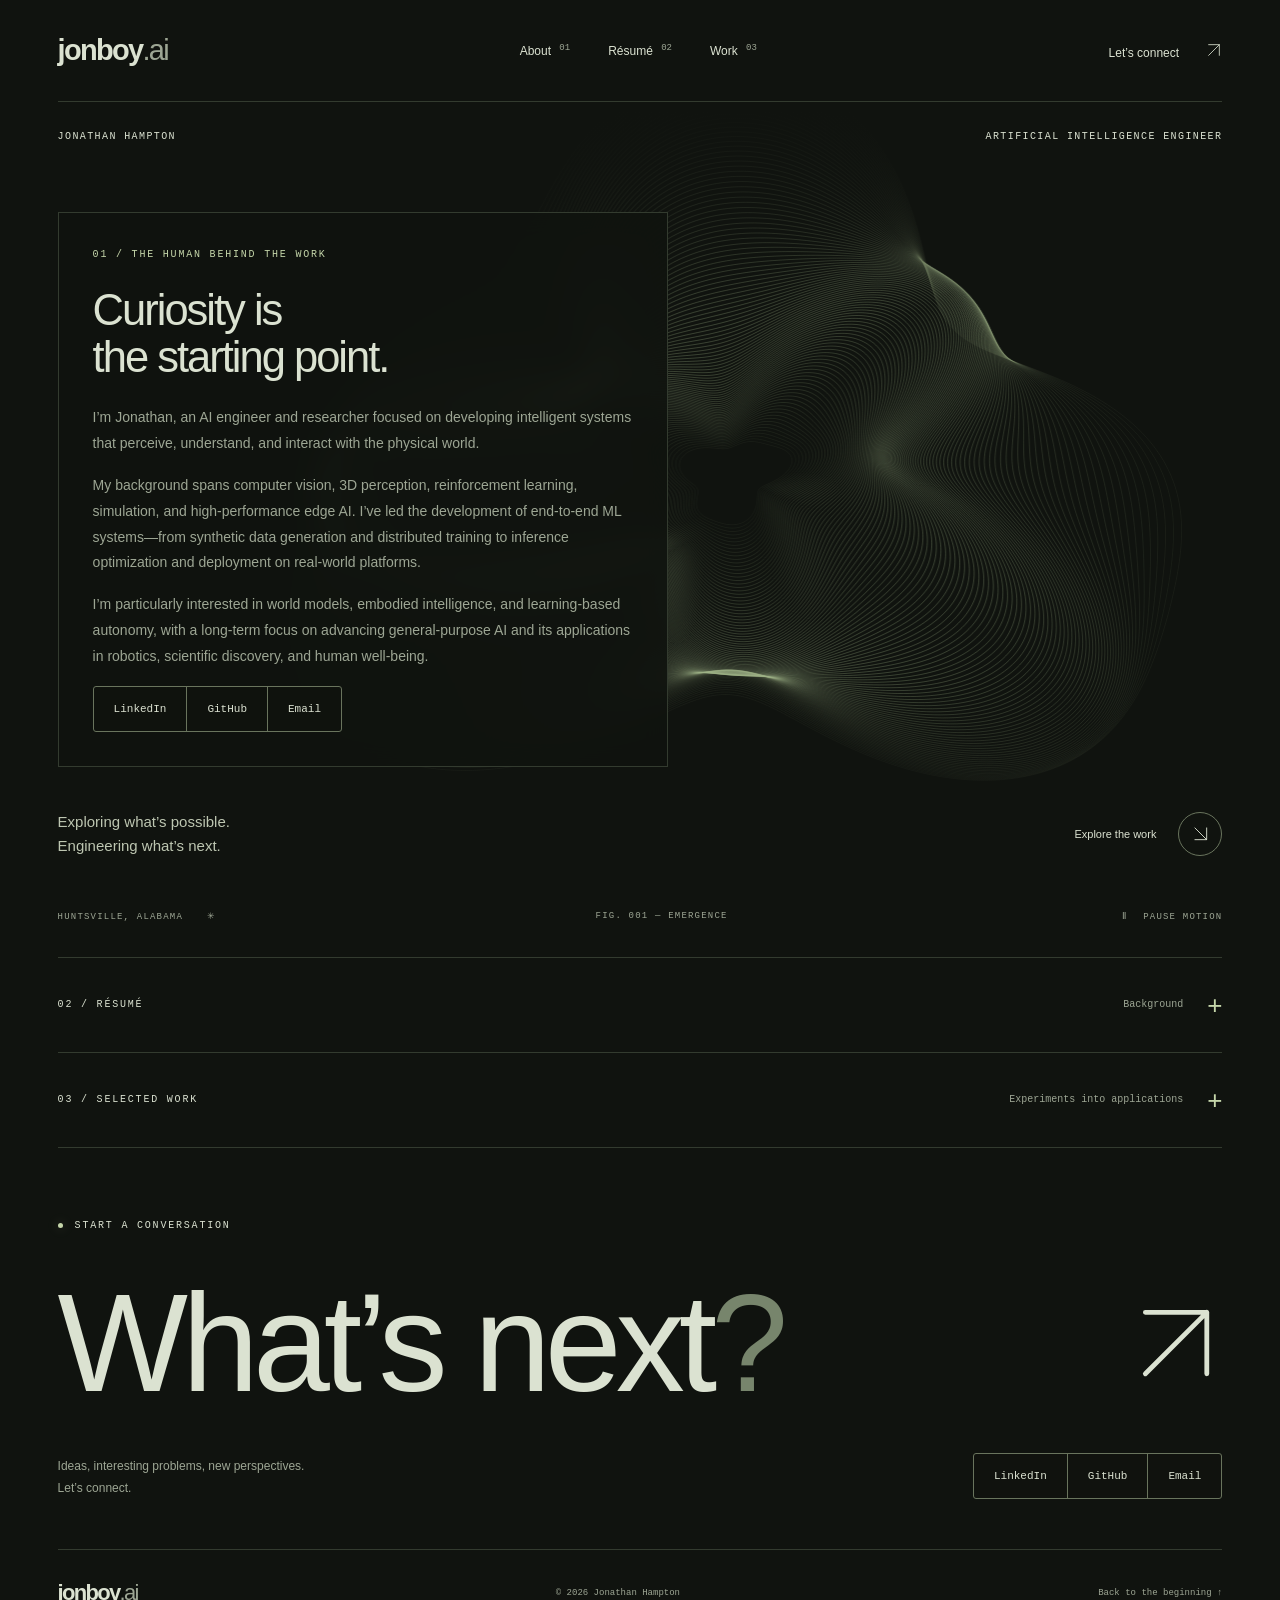
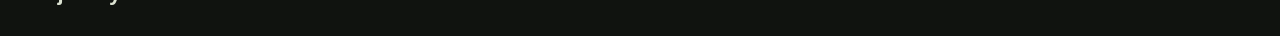
==== commit 886454c2: "add AIE project article" ====
--- a/index.html
+++ b/index.html
@@ -94,8 +94,9 @@
         <div class="disclosure-content">
       <div class="section-intro"><h2 id="work-title">From an idea.<br>Into the world.</h2><p>Project articles exploring how machines perceive, learn, and model complex systems.</p></div>
       <div class="projects">
-        <a class="project" href="projects/litworldmodels/index.html"><div class="project-art world-model-art" aria-hidden="true"><svg viewBox="0 0 600 370"><defs><pattern id="wmgrid" width="30" height="30" patternUnits="userSpaceOnUse"><path d="M30 0H0V30" fill="none" stroke="#afc5a2" stroke-opacity=".08"/></pattern></defs><rect width="600" height="370" fill="url(#wmgrid)"/><g fill="#171c15" stroke="#92a880"><rect x="48" y="125" width="140" height="105" rx="3"/><rect x="230" y="125" width="140" height="105" rx="3"/><rect x="412" y="125" width="140" height="105" rx="3"/></g><g fill="none" stroke="#b8cda5"><path d="M188 177H225m-7-5 7 5-7 5M370 177H407m-7-5 7 5-7 5"/><path d="M482 230v40H118v-40" stroke-dasharray="4 6" opacity=".45"/></g><g fill="#dbe2d1" text-anchor="middle" font-family="Arial,sans-serif" font-size="20"><text x="118" y="168">Vision</text><text x="300" y="168">Memory</text><text x="482" y="168">Controller</text></g><g fill="#9da694" text-anchor="middle" font-family="monospace" font-size="10"><text x="118" y="199">VAE · z</text><text x="300" y="199">MDN-RNN · h</text><text x="482" y="199">CMA-ES · a</text><text x="300" y="98">LEARNING A COMPACT WORLD MODEL</text></g></svg><span class="art-label">01 / World models</span><span class="project-arrow"><svg class="icon-arrow" viewBox="0 0 24 24" fill="none" stroke="currentColor" stroke-width="1.25" stroke-linecap="round" stroke-linejoin="round" aria-hidden="true" focusable="false"><path d="M4 20 20 4M4 4h16v16"/></svg></span></div><div class="project-info"><div><h3>Lit World Models</h3><p>Reimplementing the foundational paper in PyTorch Lightning.</p></div><span class="year">2022</span></div><span class="article-cta">Read article <span aria-hidden="true"><svg class="icon-arrow" viewBox="0 0 24 24" fill="none" stroke="currentColor" stroke-width="1.25" stroke-linecap="round" stroke-linejoin="round" aria-hidden="true" focusable="false"><path d="M4 20 20 4M4 4h16v16"/></svg></span></span><div class="tags"><span>PyTorch Lightning</span><span>World models</span><span>Reinforcement learning</span></div></a>
-        <a class="project" href="projects/reading-the-road/index.html"><div class="project-art road" aria-hidden="true"><svg viewBox="0 0 600 370"><defs><pattern id="grid" width="30" height="30" patternUnits="userSpaceOnUse"><path d="M30 0H0V30" fill="none" stroke="#afc5a2" stroke-opacity=".12"/></pattern><linearGradient id="roadFade" x2="0" y2="1"><stop stop-color="#bac9aa" stop-opacity=".05"/><stop offset="1" stop-color="#bac9aa" stop-opacity=".8"/></linearGradient></defs><rect width="600" height="370" fill="url(#grid)"/><path d="M100 370L284 100M500 370L316 100" stroke="#acb99d" stroke-width="2" fill="none"/><path d="M180 370L292 100M420 370L308 100" stroke="#ccddba" stroke-width="2" stroke-dasharray="14 18" fill="none"/><path d="M100 370L284 100H316L500 370Z" fill="url(#roadFade)" opacity=".12"/><path d="M256 160H344V225H256Z" stroke="#c5d6af" stroke-width="1" fill="none"/><path d="M244 148h12m-12 0v12m112-12h-12m12 0v12m-112 77h12m-12 0v-12m112 12h-12m12 0v-12" stroke="#c5d6af" fill="none"/><circle cx="300" cy="192" r="3" fill="#c5d6af"/><path d="M0 282H600" stroke="#a7b49a" opacity=".18"/></svg><span class="art-label">02 / Computer vision</span><span class="project-arrow"><svg class="icon-arrow" viewBox="0 0 24 24" fill="none" stroke="currentColor" stroke-width="1.25" stroke-linecap="round" stroke-linejoin="round" aria-hidden="true" focusable="false"><path d="M4 20 20 4M4 4h16v16"/></svg></span></div><div class="project-info"><div><h3>Reading The Road</h3><p>Lane detection with C++ and OpenCV.</p></div><span class="year">2020</span></div><span class="article-cta">Read article <span aria-hidden="true"><svg class="icon-arrow" viewBox="0 0 24 24" fill="none" stroke="currentColor" stroke-width="1.25" stroke-linecap="round" stroke-linejoin="round" aria-hidden="true" focusable="false"><path d="M4 20 20 4M4 4h16v16"/></svg></span></span><div class="tags"><span>C++</span><span>OpenCV</span><span>Computer vision</span></div></a>
+        <a class="project" href="projects/aie-conv2d/index.html"><div class="project-art aie-art" aria-hidden="true"><img src="projects/aie-conv2d/assets/aie-conv2d-card.svg" alt="" width="600" height="370"><span class="art-label">01 / AI Accelerators</span><span class="project-arrow"><svg class="icon-arrow" viewBox="0 0 24 24" fill="none" stroke="currentColor" stroke-width="1.25" stroke-linecap="round" stroke-linejoin="round" aria-hidden="true" focusable="false"><path d="M4 20 20 4M4 4h16v16"/></svg></span></div><div class="project-info"><div><h3>Custom Core</h3><p>Implementing CNNs on spatial compute.</p></div><span class="year">2025</span></div><span class="article-cta">Read article <span aria-hidden="true">↗</span></span><div class="tags"><span>C++</span><span>AI Engine</span><span>Dataflow</span></div></a>
+        <a class="project" href="projects/litworldmodels/index.html"><div class="project-art world-model-art" aria-hidden="true"><svg viewBox="0 0 600 370"><defs><pattern id="wmgrid" width="30" height="30" patternUnits="userSpaceOnUse"><path d="M30 0H0V30" fill="none" stroke="#afc5a2" stroke-opacity=".08"/></pattern></defs><rect width="600" height="370" fill="url(#wmgrid)"/><g fill="#171c15" stroke="#92a880"><rect x="48" y="125" width="140" height="105" rx="3"/><rect x="230" y="125" width="140" height="105" rx="3"/><rect x="412" y="125" width="140" height="105" rx="3"/></g><g fill="none" stroke="#b8cda5"><path d="M188 177H225m-7-5 7 5-7 5M370 177H407m-7-5 7 5-7 5"/><path d="M482 230v40H118v-40" stroke-dasharray="4 6" opacity=".45"/></g><g fill="#dbe2d1" text-anchor="middle" font-family="Arial,sans-serif" font-size="20"><text x="118" y="168">Vision</text><text x="300" y="168">Memory</text><text x="482" y="168">Controller</text></g><g fill="#9da694" text-anchor="middle" font-family="monospace" font-size="10"><text x="118" y="199">VAE · z</text><text x="300" y="199">MDN-RNN · h</text><text x="482" y="199">CMA-ES · a</text><text x="300" y="98">LEARNING A COMPACT WORLD MODEL</text></g></svg><span class="art-label">02 / World models</span><span class="project-arrow"><svg class="icon-arrow" viewBox="0 0 24 24" fill="none" stroke="currentColor" stroke-width="1.25" stroke-linecap="round" stroke-linejoin="round" aria-hidden="true" focusable="false"><path d="M4 20 20 4M4 4h16v16"/></svg></span></div><div class="project-info"><div><h3>Lit World Models</h3><p>Reimplementing the foundational paper in PyTorch Lightning.</p></div><span class="year">2022</span></div><span class="article-cta">Read article <span aria-hidden="true"><svg class="icon-arrow" viewBox="0 0 24 24" fill="none" stroke="currentColor" stroke-width="1.25" stroke-linecap="round" stroke-linejoin="round" aria-hidden="true" focusable="false"><path d="M4 20 20 4M4 4h16v16"/></svg></span></span><div class="tags"><span>PyTorch Lightning</span><span>World models</span><span>Reinforcement learning</span></div></a>
+        <a class="project" href="projects/reading-the-road/index.html"><div class="project-art road" aria-hidden="true"><svg viewBox="0 0 600 370"><defs><pattern id="grid" width="30" height="30" patternUnits="userSpaceOnUse"><path d="M30 0H0V30" fill="none" stroke="#afc5a2" stroke-opacity=".12"/></pattern><linearGradient id="roadFade" x2="0" y2="1"><stop stop-color="#bac9aa" stop-opacity=".05"/><stop offset="1" stop-color="#bac9aa" stop-opacity=".8"/></linearGradient></defs><rect width="600" height="370" fill="url(#grid)"/><path d="M100 370L284 100M500 370L316 100" stroke="#acb99d" stroke-width="2" fill="none"/><path d="M180 370L292 100M420 370L308 100" stroke="#ccddba" stroke-width="2" stroke-dasharray="14 18" fill="none"/><path d="M100 370L284 100H316L500 370Z" fill="url(#roadFade)" opacity=".12"/><path d="M256 160H344V225H256Z" stroke="#c5d6af" stroke-width="1" fill="none"/><path d="M244 148h12m-12 0v12m112-12h-12m12 0v12m-112 77h12m-12 0v-12m112 12h-12m12 0v-12" stroke="#c5d6af" fill="none"/><circle cx="300" cy="192" r="3" fill="#c5d6af"/><path d="M0 282H600" stroke="#a7b49a" opacity=".18"/></svg><span class="art-label">03 / Computer vision</span><span class="project-arrow"><svg class="icon-arrow" viewBox="0 0 24 24" fill="none" stroke="currentColor" stroke-width="1.25" stroke-linecap="round" stroke-linejoin="round" aria-hidden="true" focusable="false"><path d="M4 20 20 4M4 4h16v16"/></svg></span></div><div class="project-info"><div><h3>Reading The Road</h3><p>Lane detection with C++ and OpenCV.</p></div><span class="year">2020</span></div><span class="article-cta">Read article <span aria-hidden="true"><svg class="icon-arrow" viewBox="0 0 24 24" fill="none" stroke="currentColor" stroke-width="1.25" stroke-linecap="round" stroke-linejoin="round" aria-hidden="true" focusable="false"><path d="M4 20 20 4M4 4h16v16"/></svg></span></span><div class="tags"><span>C++</span><span>OpenCV</span><span>Computer vision</span></div></a>
       </div>
         </div>
       </details>
--- a/style.css
+++ b/style.css
@@ -47,3 +47,14 @@
 .social-link:hover{background:var(--accent);color:var(--bg)}
 .social-link:focus-visible{outline:2px solid var(--accent);outline-offset:-4px;background:#252d20}
 @media(max-width:760px){.social-link{padding:0 16px}}
+
+/* AIE-ML project article */
+.aie-art>img{display:block;width:100%;height:100%;object-fit:cover;transition:transform .7s}.project:hover .aie-art>img{transform:scale(1.045)}.aie-article .article-section p+p{margin-top:18px}.aie-table-wrap{overflow-x:auto;margin:26px 0}.aie-table{border-collapse:collapse;width:100%;font-size:13px;line-height:1.7;text-align:left}.aie-table th,.aie-table td{padding:14px 12px;border-bottom:1px solid var(--line);vertical-align:top}.aie-table th{color:var(--accent);font-weight:400}.aie-table td{color:#b8c2ae}.aie-table th:first-child{min-width:110px}.aie-table-wrap:focus-visible{outline:2px solid var(--accent);outline-offset:3px}@media(prefers-reduced-motion:reduce){.project:hover .aie-art>img{transform:none}.aie-art>img{transition:none}}@media print{.aie-table td,.aie-table th{color:#333}}
+
+.aie-article .aie-title-detail{display:block;font-size:.53em;line-height:1.2;letter-spacing:-1.8px;margin-top:16px;max-width:780px}.aie-article .article-section h3{font-size:21px;font-weight:400;line-height:1.35;letter-spacing:-.4px;margin:32px 0 16px}.aie-article .article-body p code{font: .88em var(--mono);color:var(--accent);overflow-wrap:anywhere}.aie-article .article-body strong{font-weight:500;color:var(--fg)}.aie-equation{overflow-x:auto;margin:26px 0;padding:24px 18px;border:1px solid var(--line);background:#0c100b;font-size:17px}.aie-equation math{margin:0 auto;min-width:max-content}.aie-equation:focus-visible{outline:2px solid var(--accent);outline-offset:3px}.aie-graph-figure .aie-image-link{display:block}.aie-graph-figure img{display:block;width:100%;height:auto}.aie-graph-figure a:focus-visible{outline-offset:3px}@media(max-width:760px){.aie-article .aie-title-detail{font-size:.6em;letter-spacing:-.7px;margin-top:14px}.aie-article .article-section h3{font-size:19px}.aie-equation{font-size:15px;padding:20px 14px}}@media print{.aie-equation{background:white;color:#222}.aie-article .article-body code,.aie-article .article-body strong{color:#222}.aie-article .article-section{break-inside:auto}.aie-article .article-section h2,.aie-article .article-section h3{break-after:avoid}}
+
+/* Static syntax highlighting for the Custom Core C++ examples. */
+.aie-article .article-code .code-namespace{color:#a7c5bc}.aie-article .article-code .code-variable{color:#dbe2d1}.aie-article .article-code .code-operator{color:#c5d6aa}.aie-article .article-code .code-punctuation{color:#9da694}.aie-article .article-code .code-comment{color:#9da694;font-style:italic}@media print{.aie-article .article-code code span{color:#222}}
+
+.aie-article{--article-hero-poster:url("projects/aie-conv2d/assets/aie-dataflow-poster.jpg")}
+.aie-article .article-hero-background video{filter:blur(3px) saturate(.75) brightness(1.65);opacity:.9}@media(max-width:760px){.aie-article .article-hero-background video{filter:blur(2px) saturate(.75) brightness(1.65)}}
